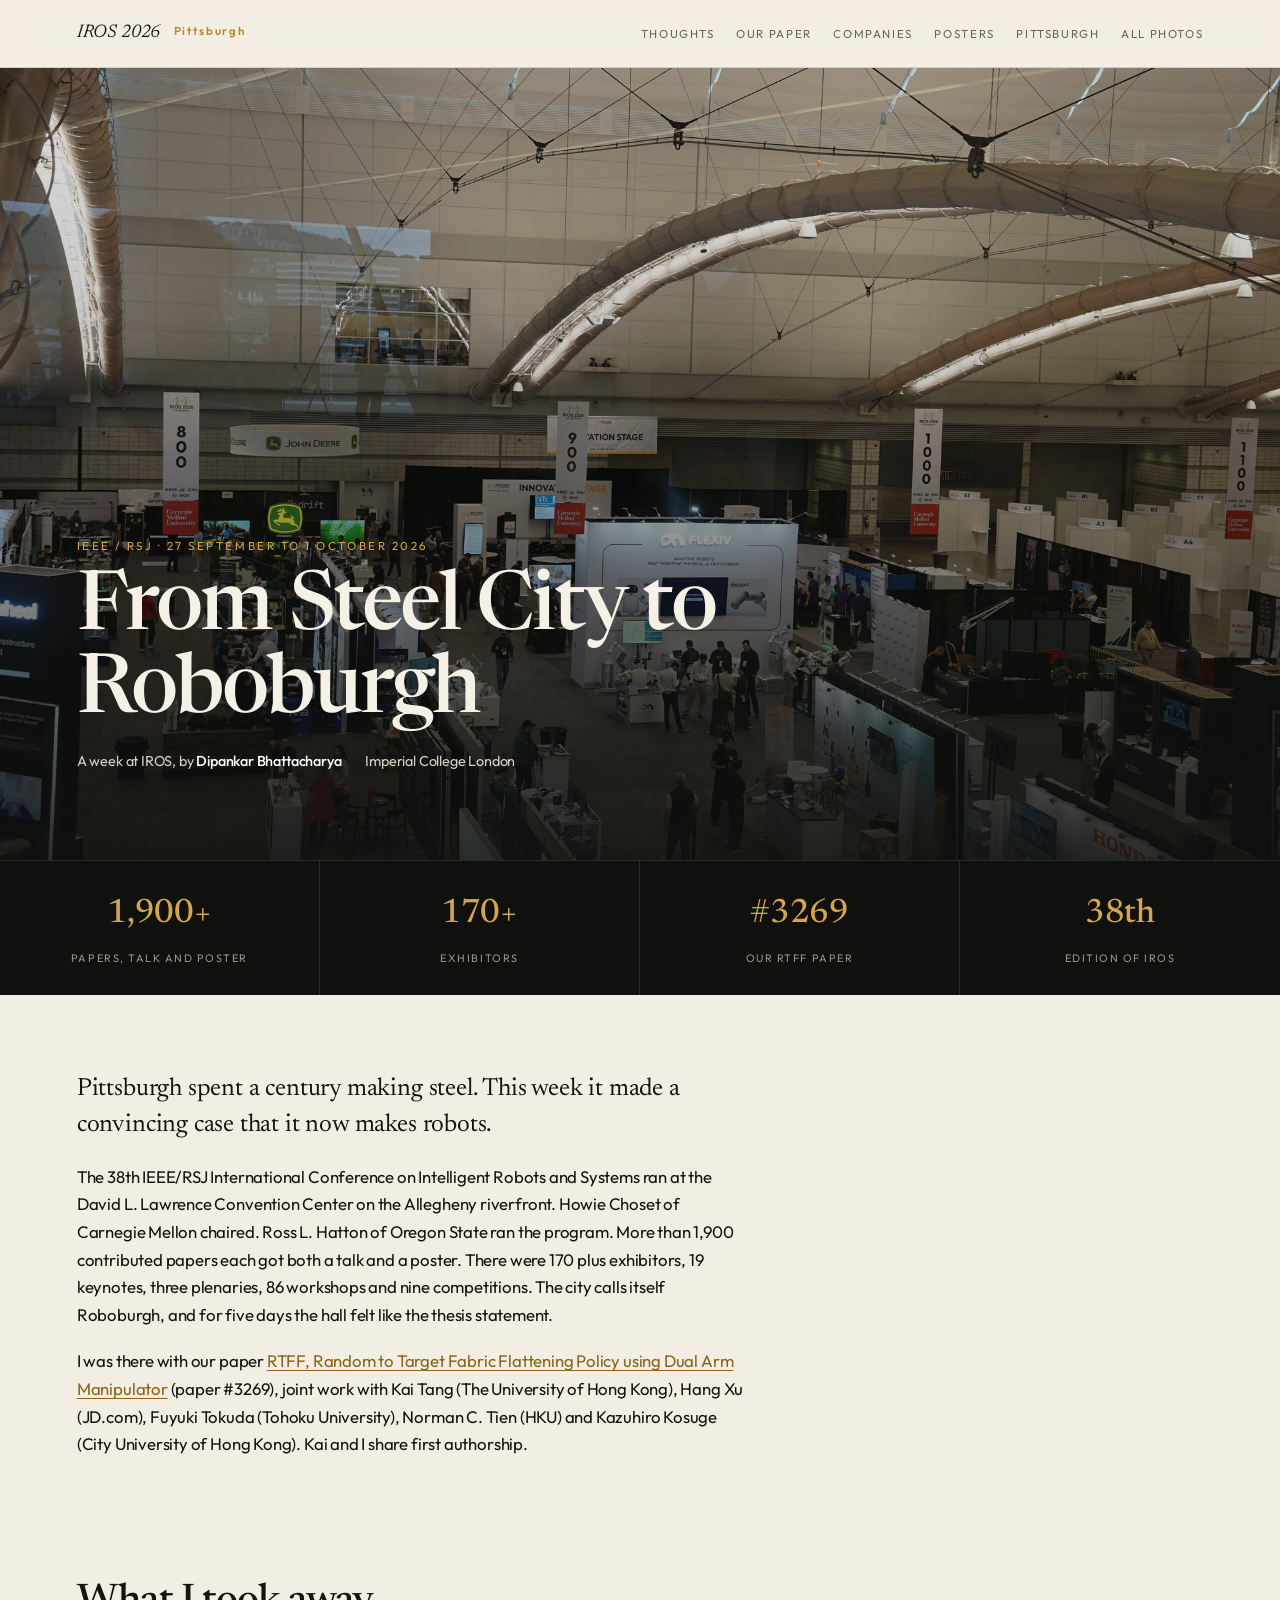
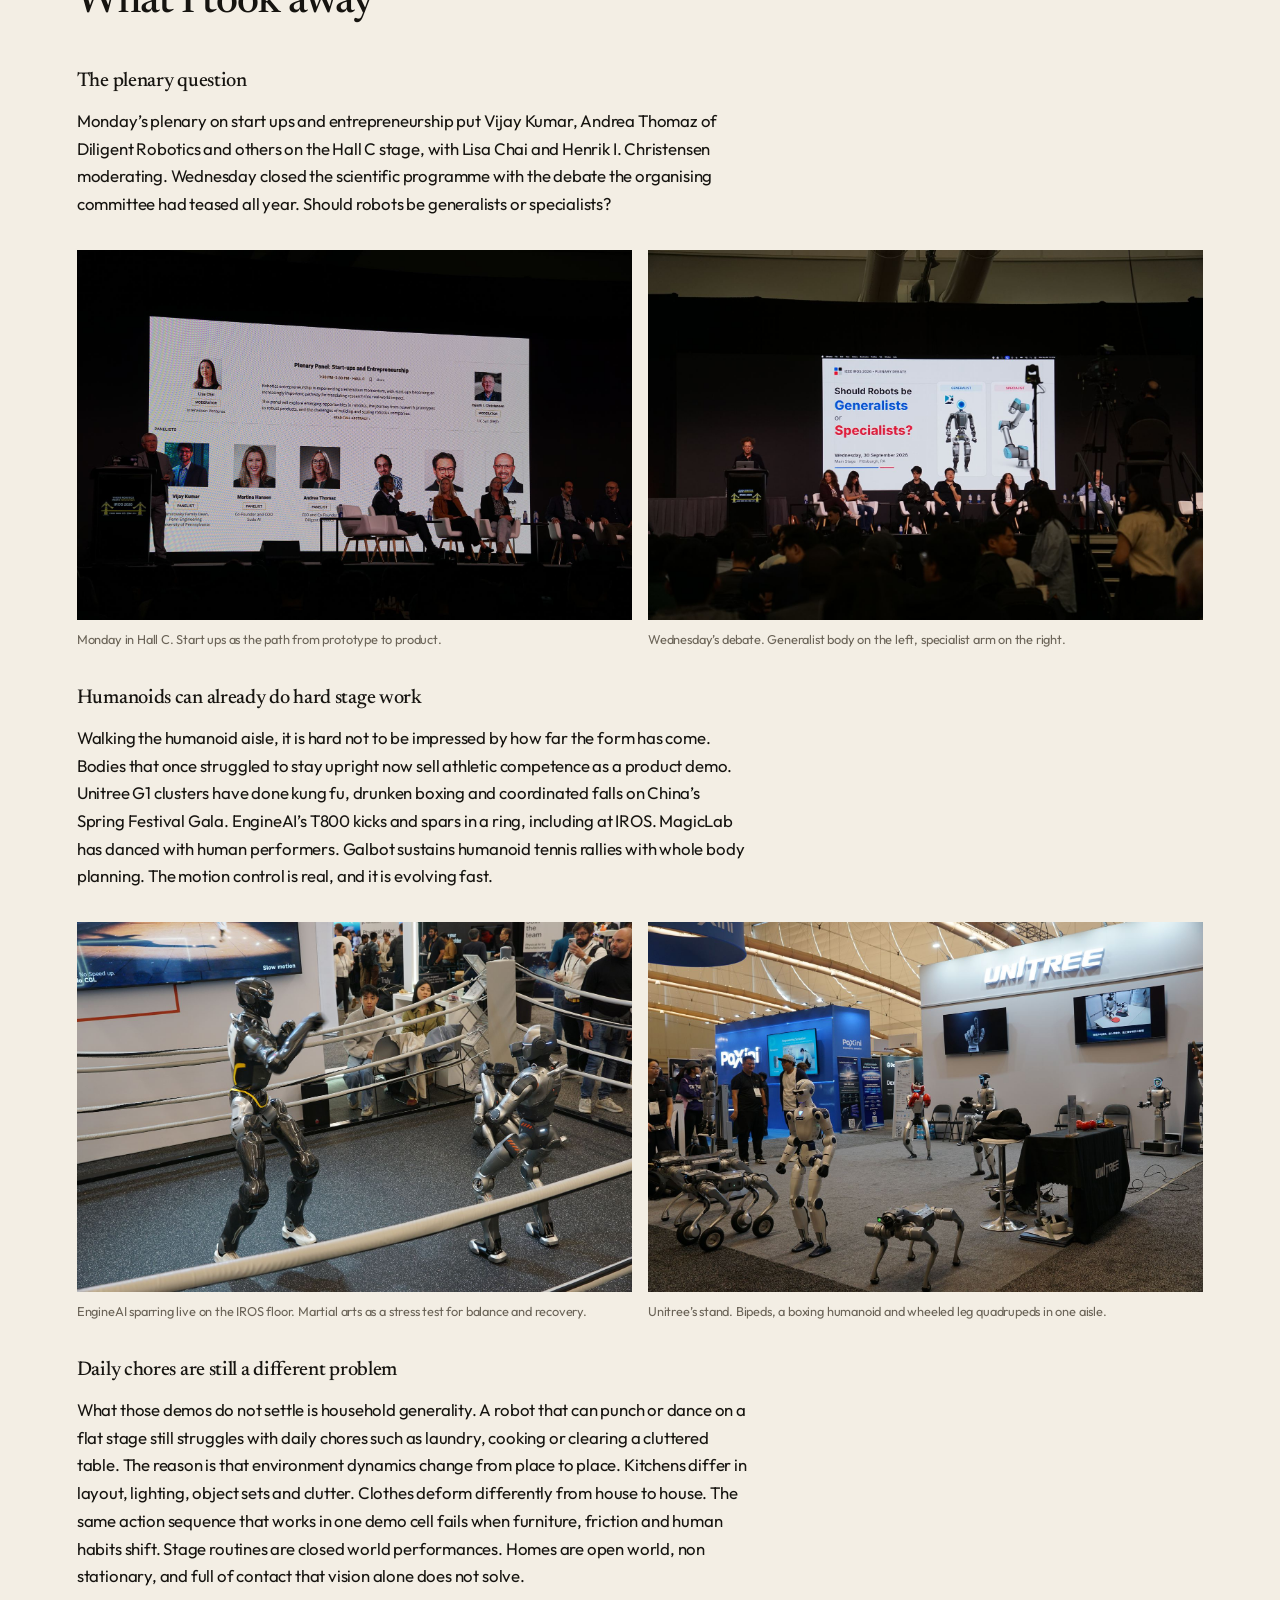
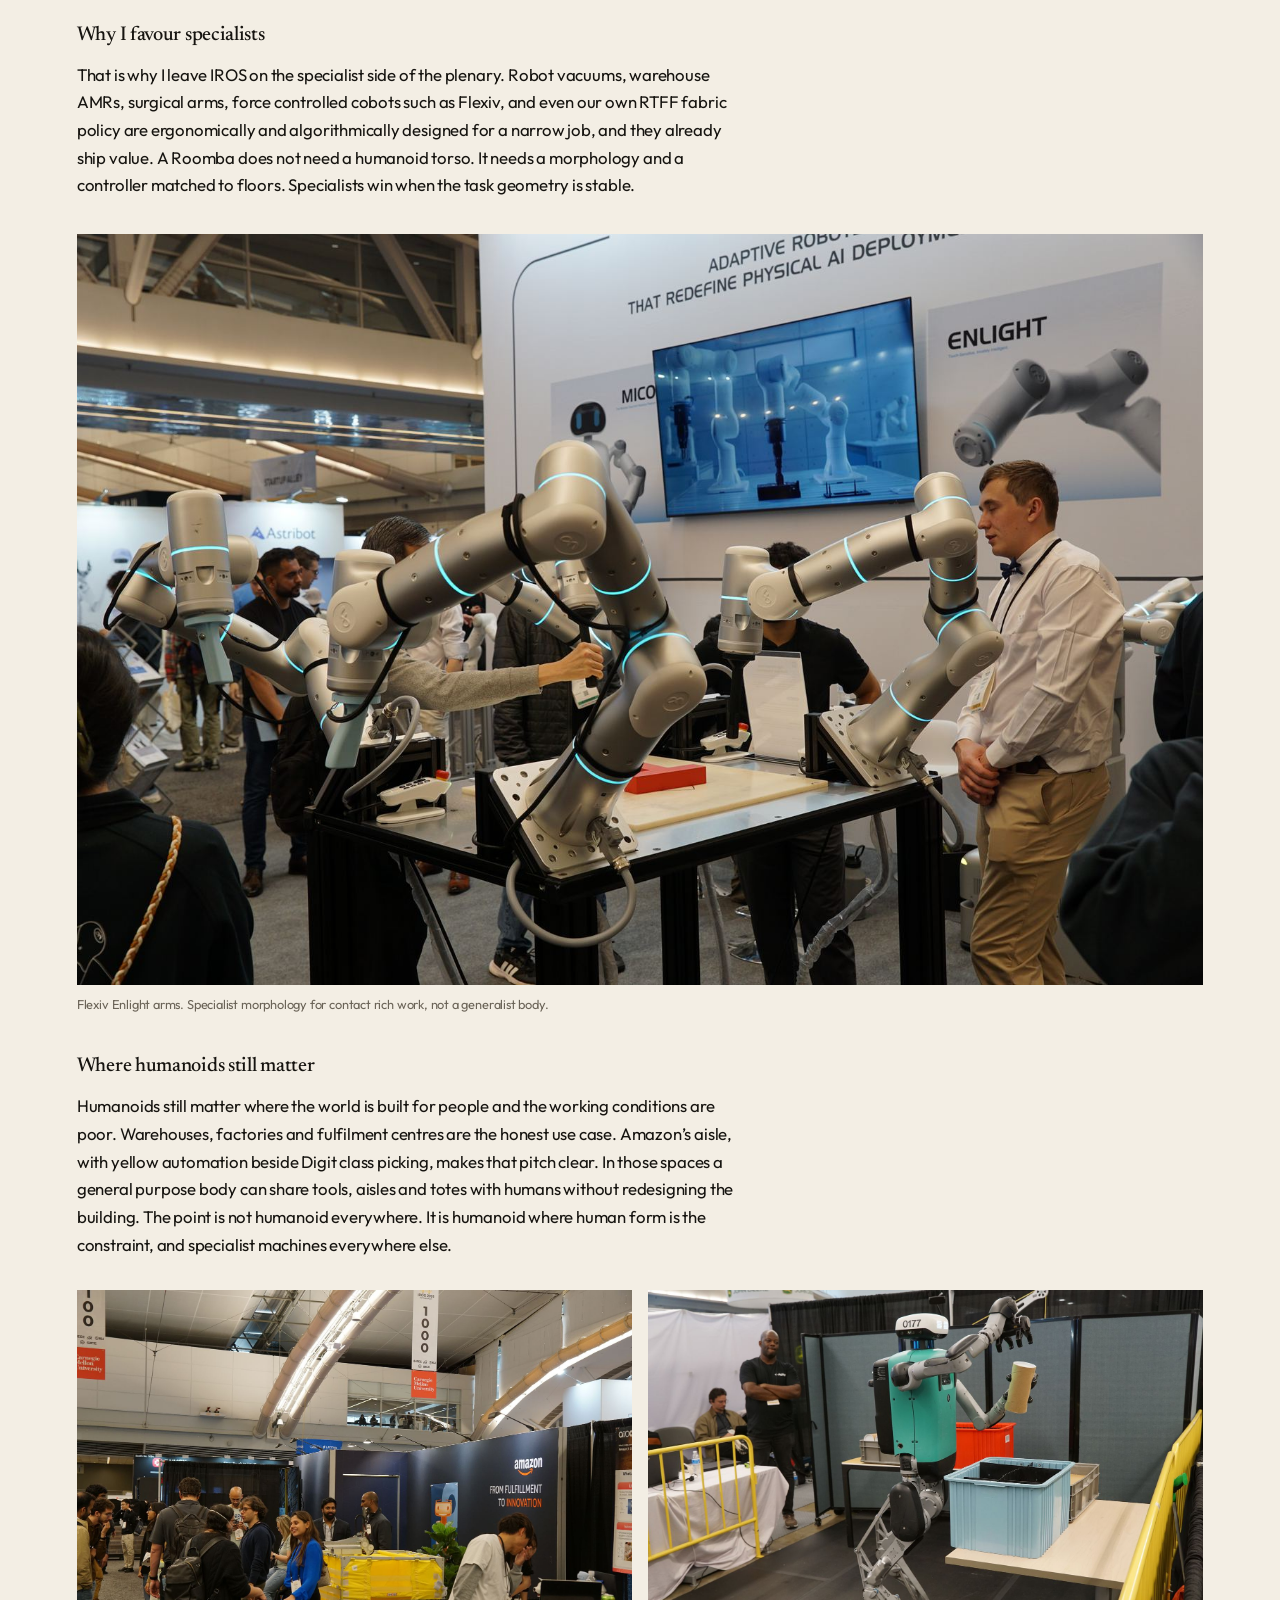
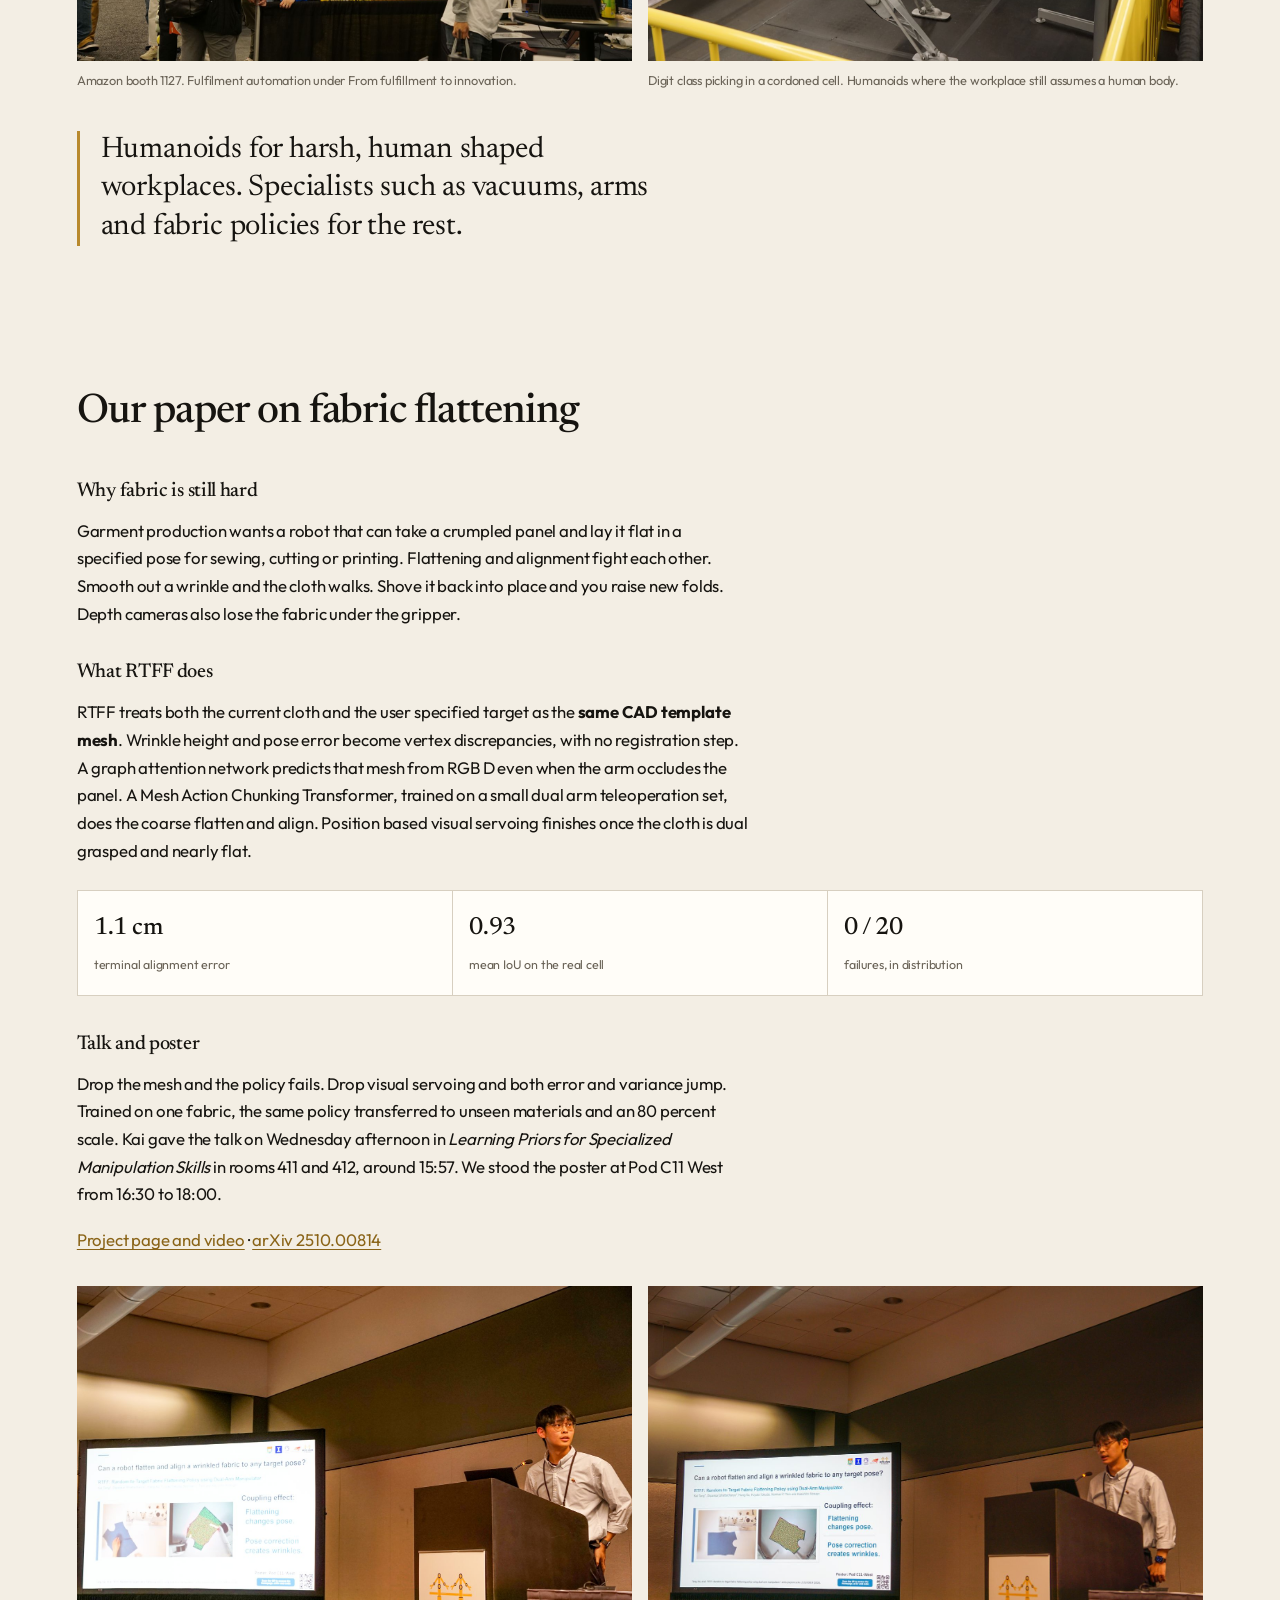
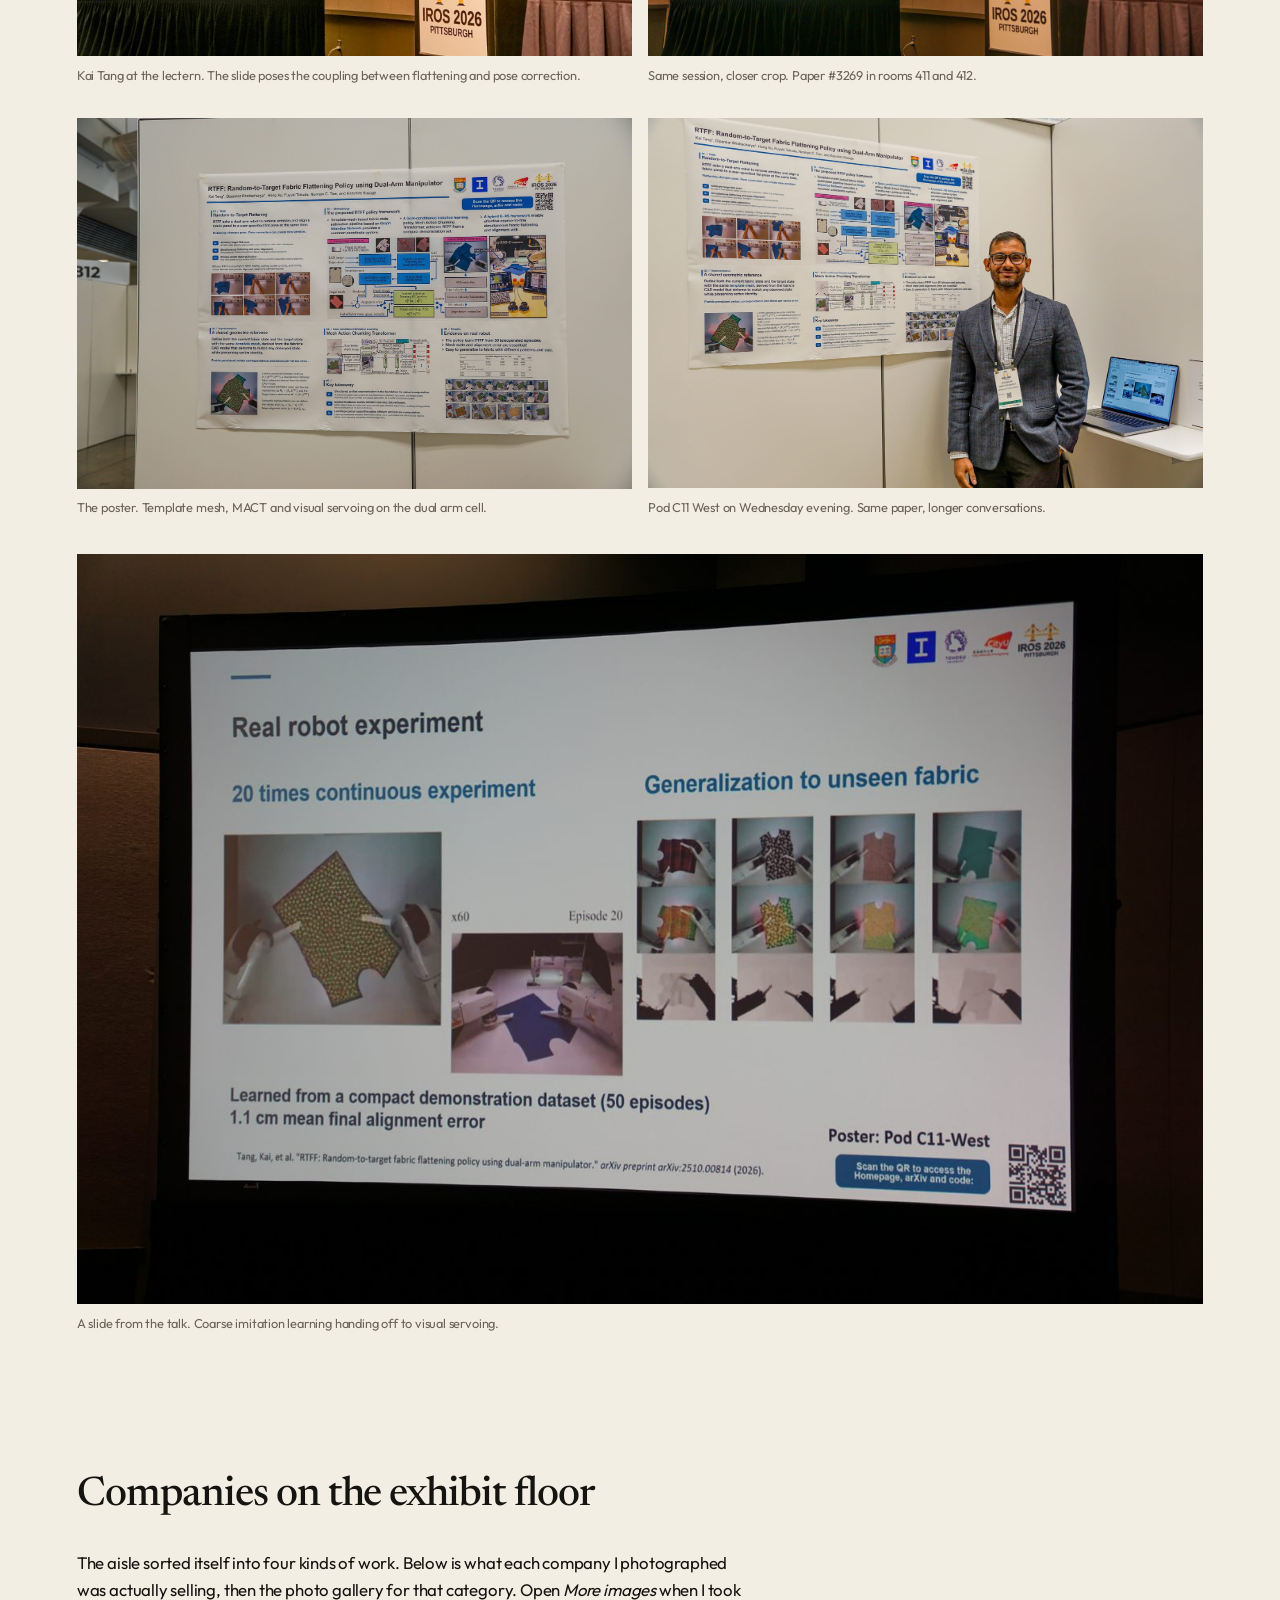
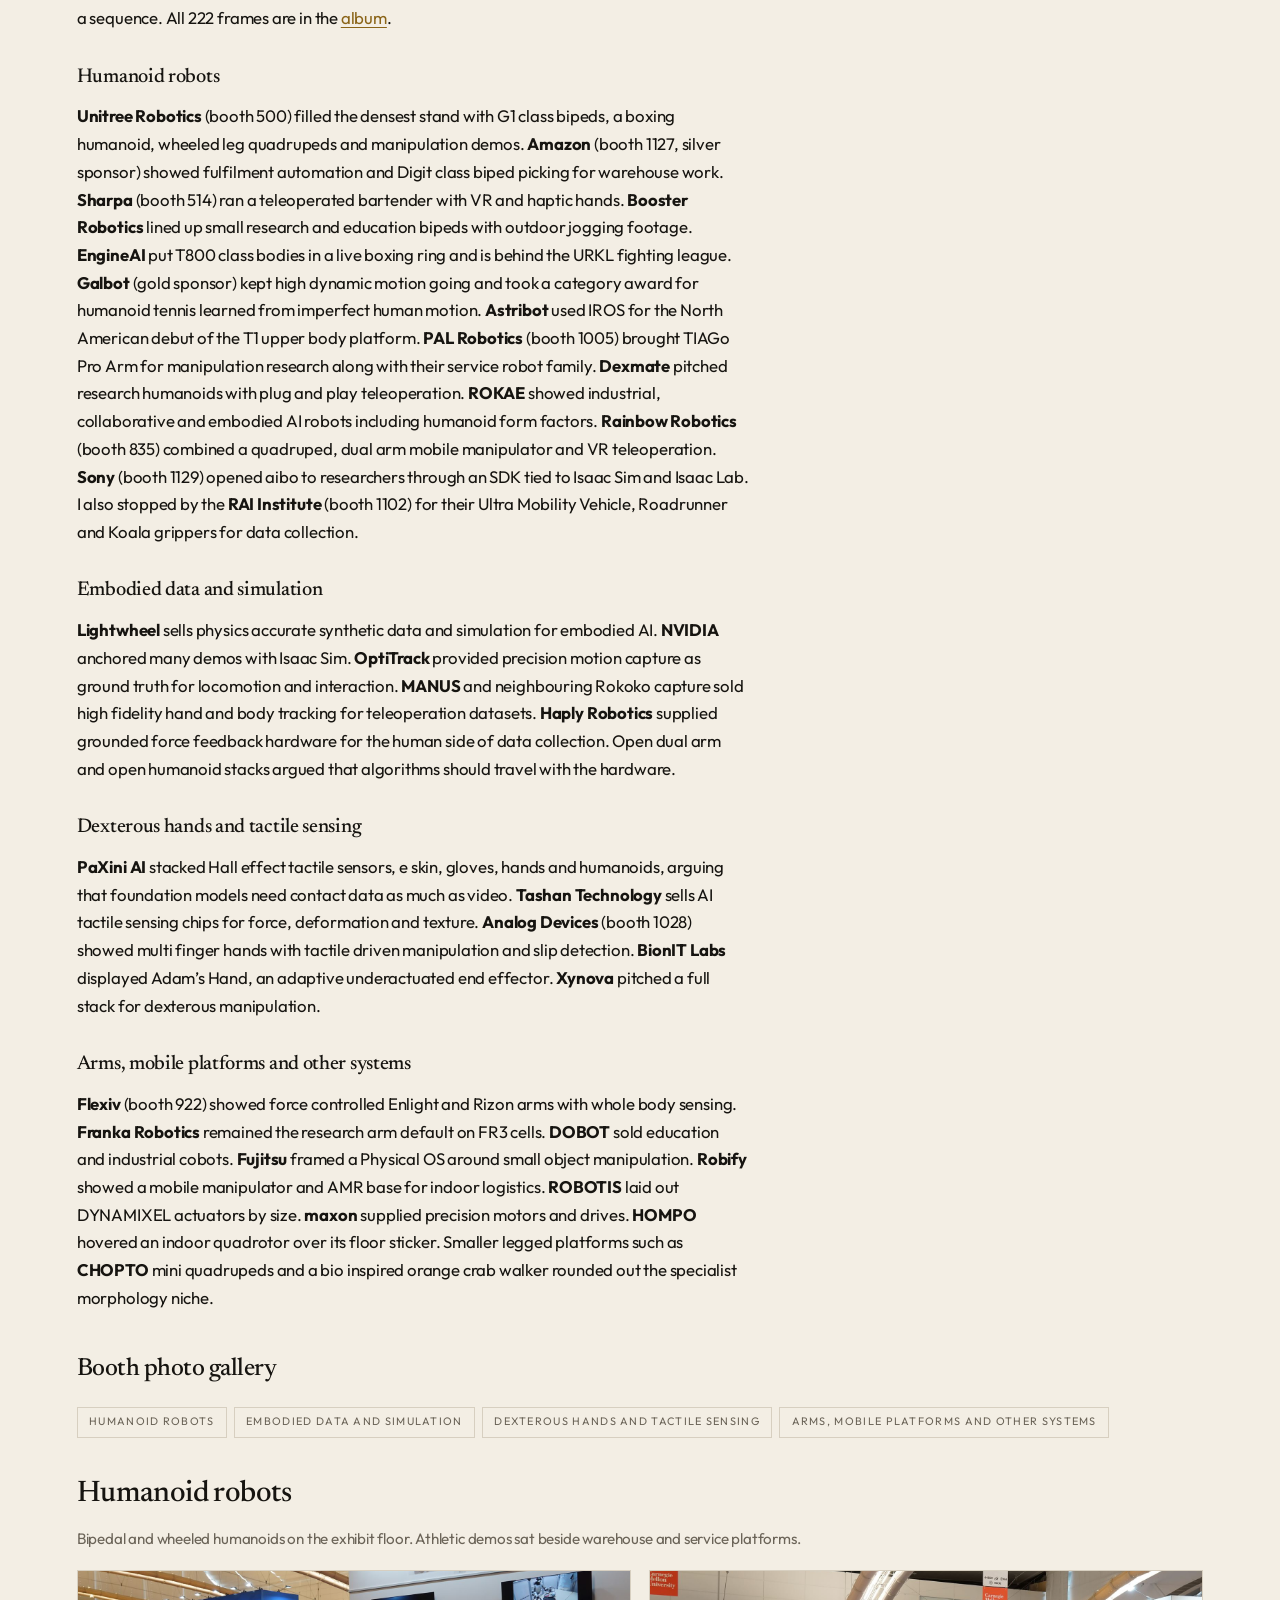
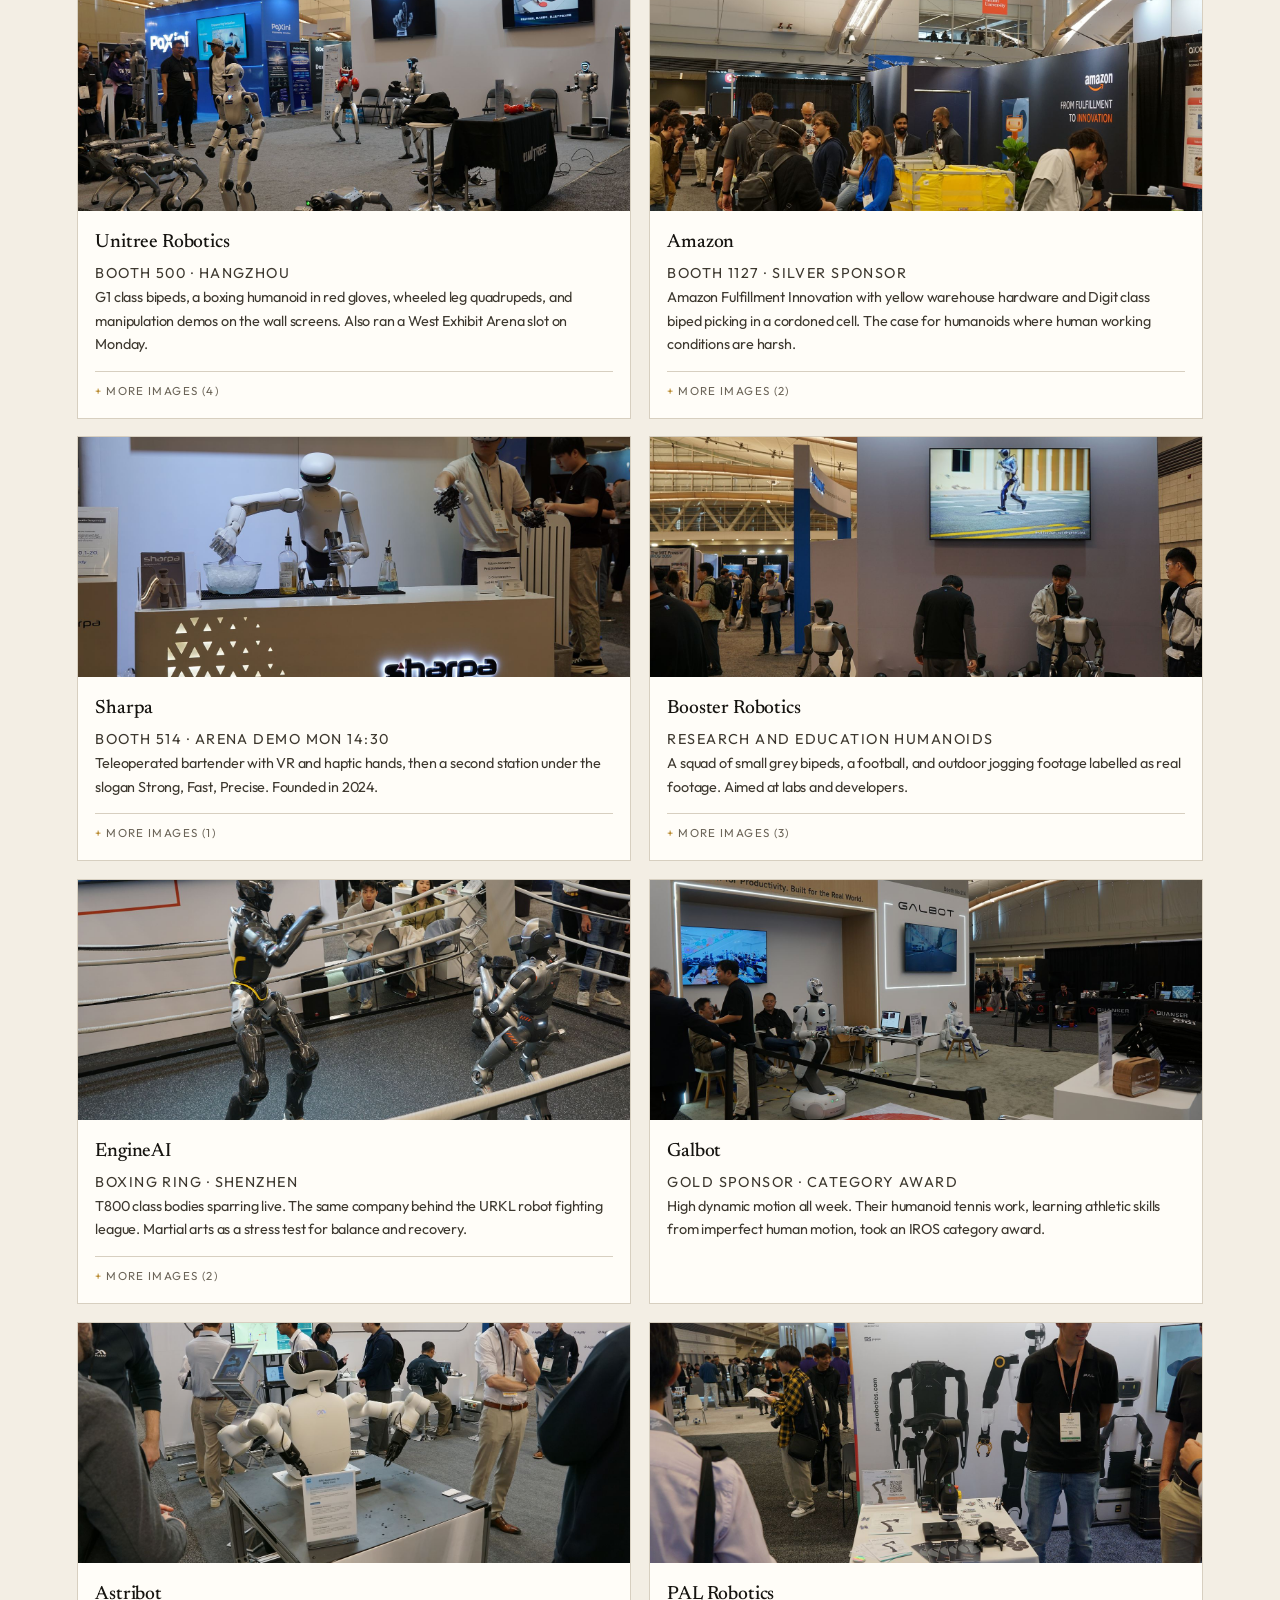
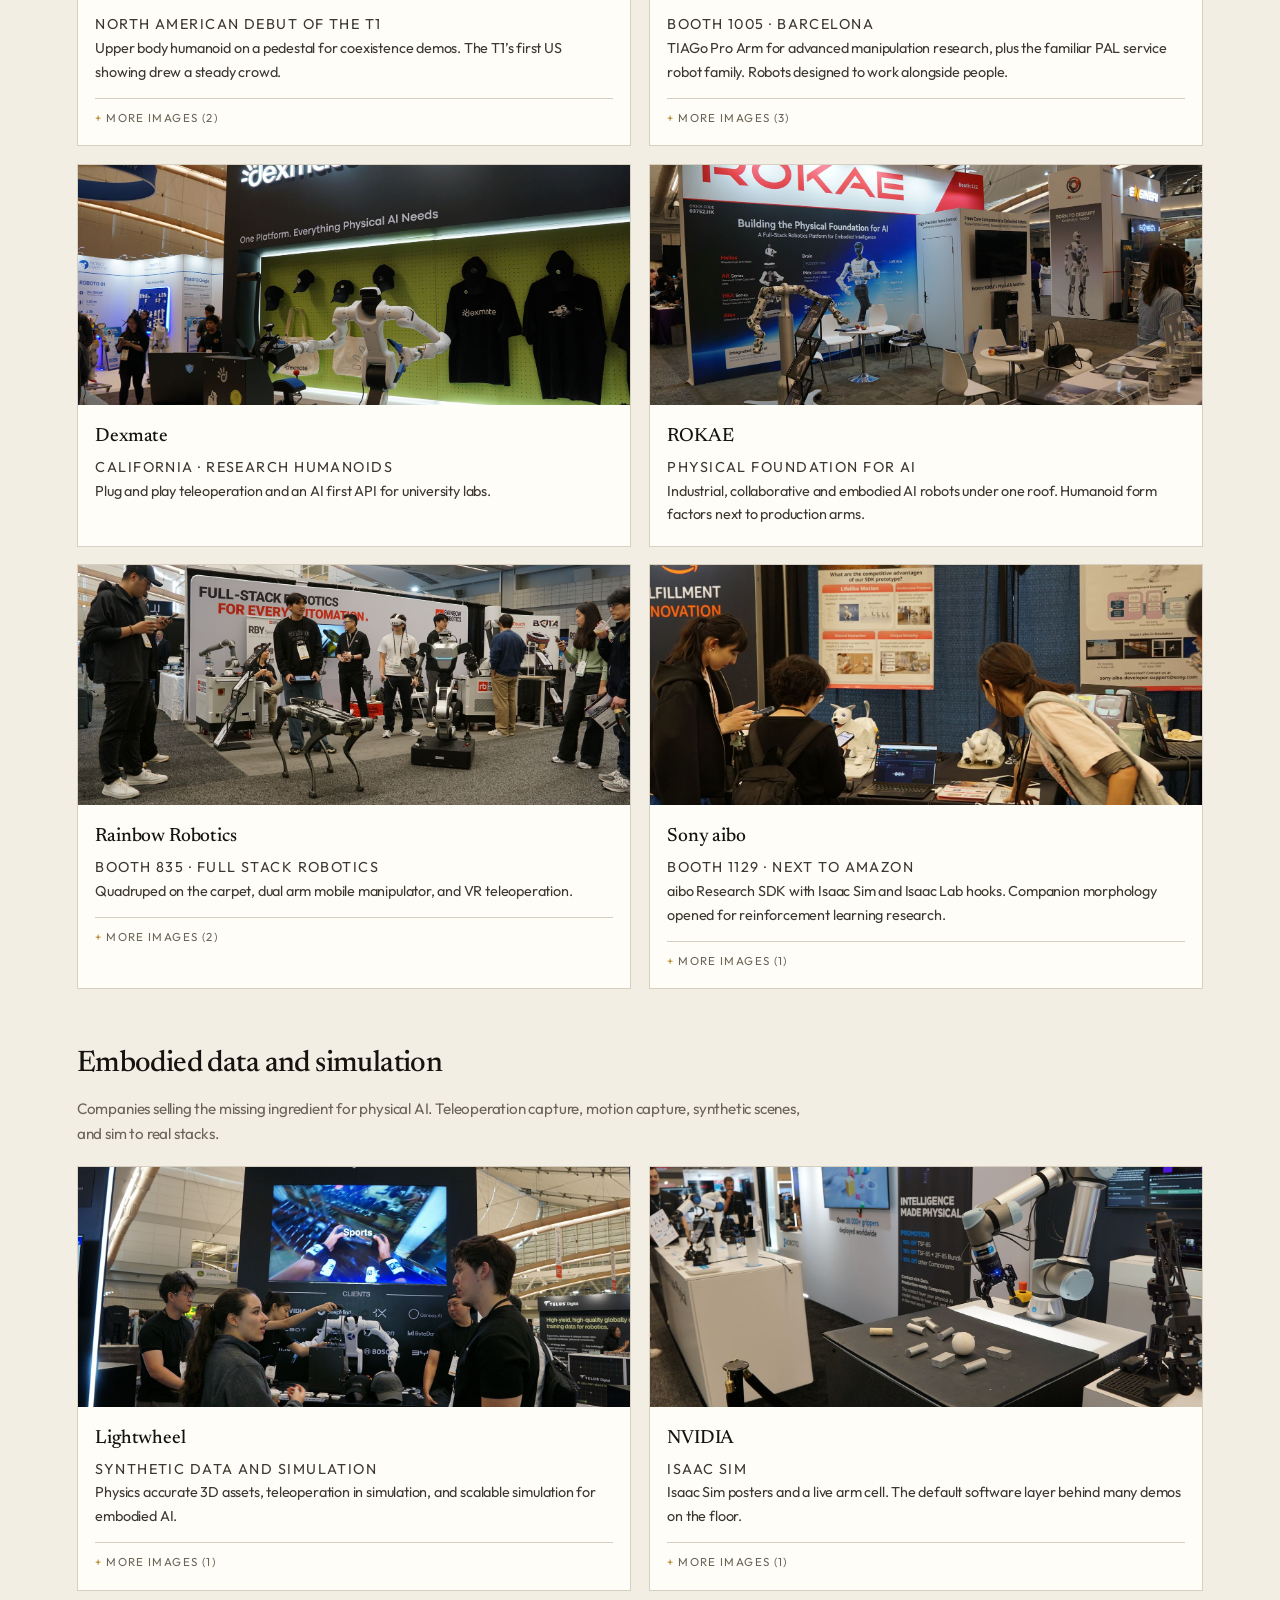
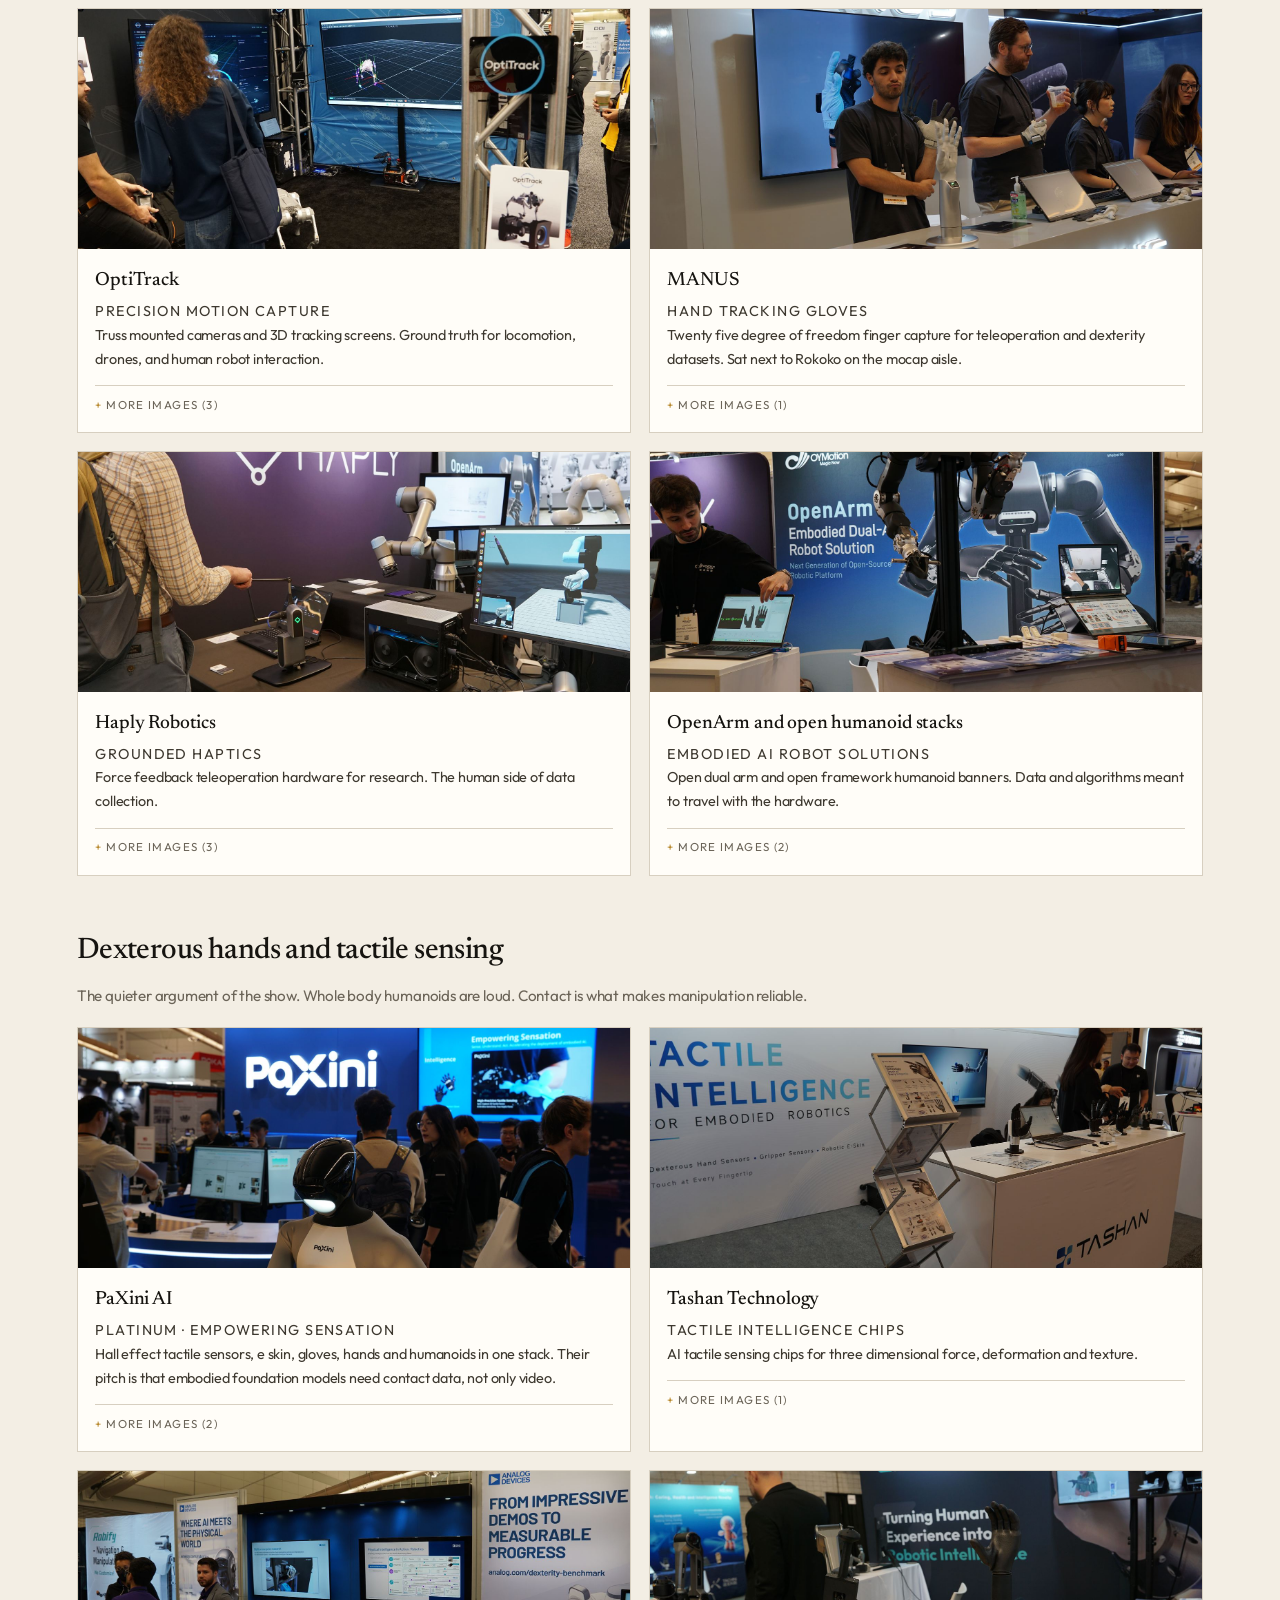
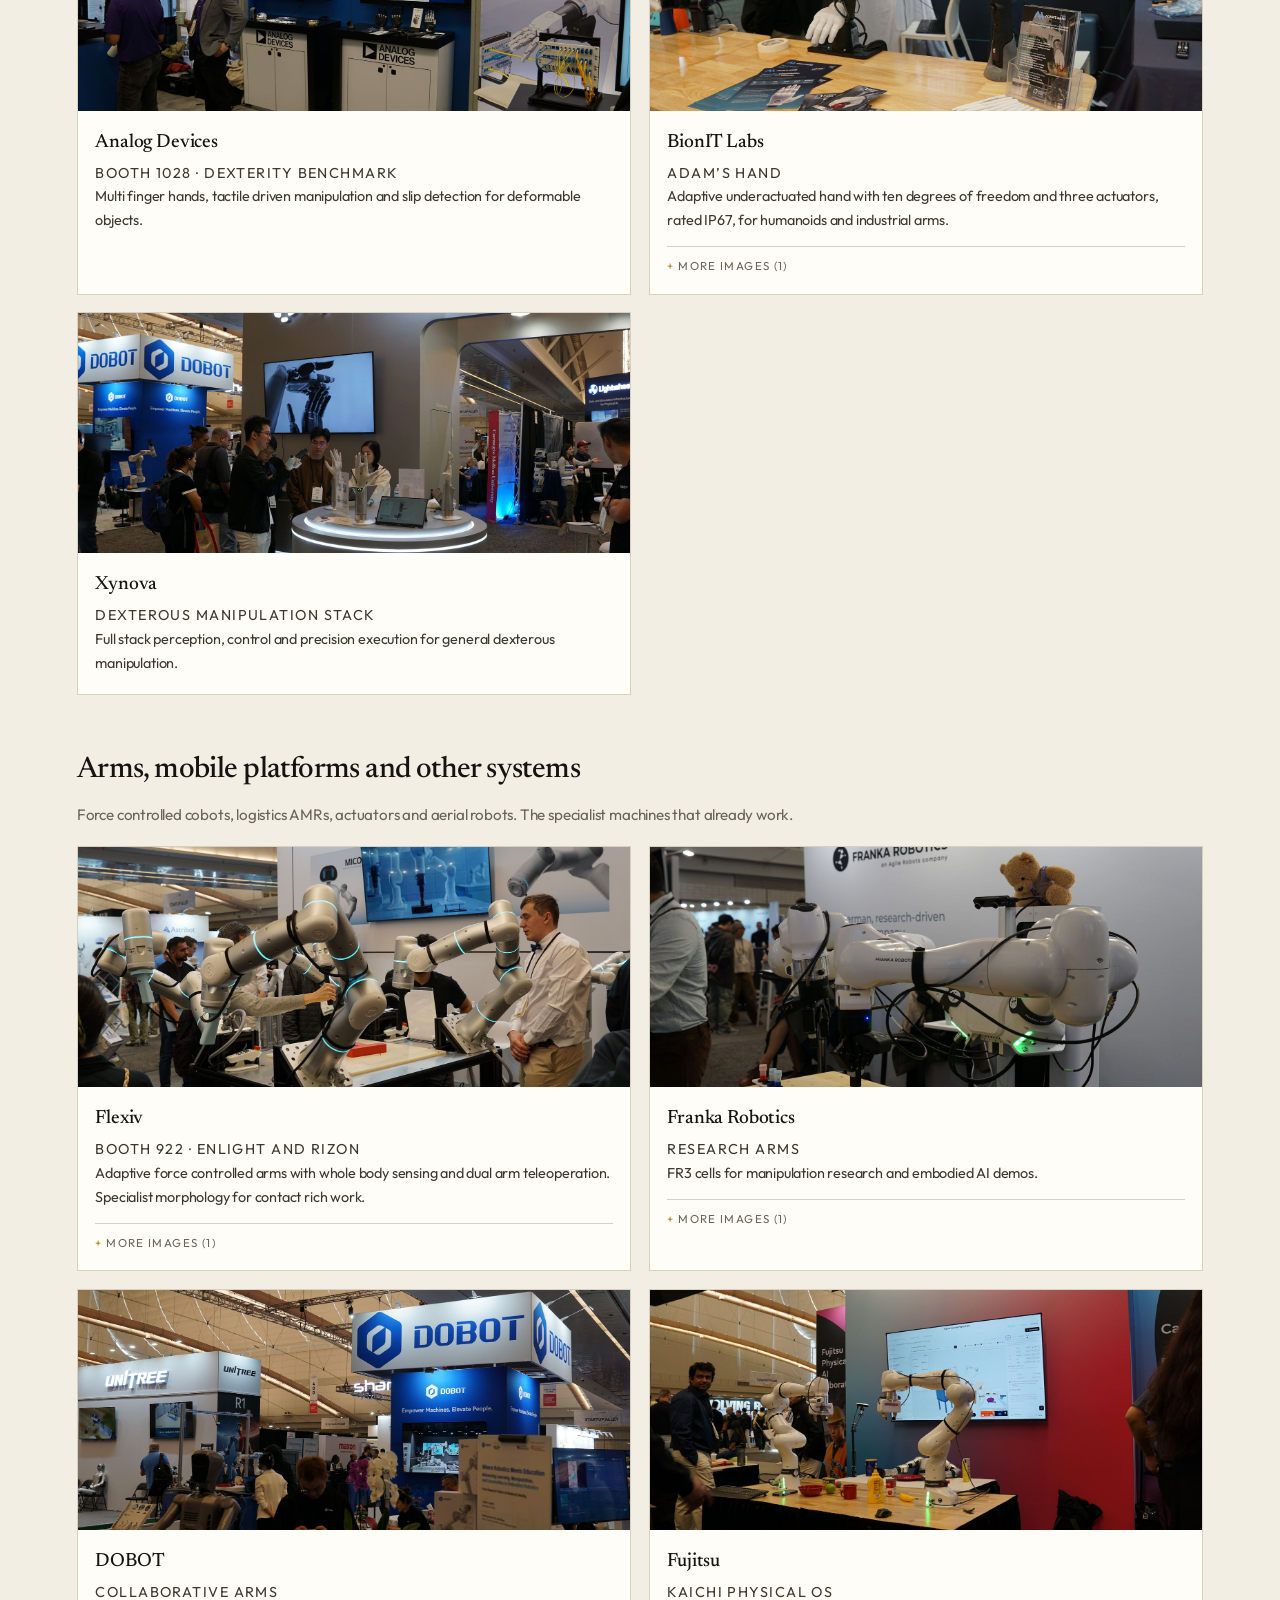
==== index.html @ 6fc314c4 "Publish IROS 2026 Pittsburgh photo essay for GitHub Pages." ====
<!DOCTYPE html>
<html lang="en">
<head>
  <meta charset="utf-8">
  <meta name="viewport" content="width=device-width, initial-scale=1">
  <title>From Steel City to Roboburgh · IROS 2026 Pittsburgh</title>
  <meta name="description" content="Notes from IROS 2026 on specialists versus humanoids, our RTFF paper, and the companies on the exhibit floor.">
  <meta name="author" content="Dipankar Bhattacharya">
  <meta property="og:title" content="From Steel City to Roboburgh · IROS 2026">
  <meta property="og:description" content="Notes from the IEEE/RSJ International Conference on Intelligent Robots and Systems, Pittsburgh, 27 Sep to 1 Oct 2026.">
  <meta property="og:image" content="images/hero-hall.jpg">
  <link rel="preconnect" href="https://fonts.googleapis.com">
  <link rel="preconnect" href="https://fonts.gstatic.com" crossorigin>
  <link href="https://fonts.googleapis.com/css2?family=IBM+Plex+Mono:wght@400;500&family=Newsreader:ital,opsz,wght@0,6..72,400;0,6..72,500;1,6..72,400&family=Outfit:wght@400;500;600&display=swap" rel="stylesheet">
  <link rel="stylesheet" href="styles.css">
</head>
<body>
  <a class="skip" href="#main">Skip to content</a>
  <header class="mast">
    <a class="wordmark" href="index.html">IROS 2026 <span>Pittsburgh</span></a>
    <nav>
      <a href="#thoughts">Thoughts</a>
      <a href="#paper">Our paper</a>
      <a href="#companies">Companies</a>
      <a href="#posters">Posters</a>
      <a href="#city">Pittsburgh</a>
      <a href="gallery.html">All photos</a>
    </nav>
  </header>

  <header class="hero">
    <img src="images/hero-hall.jpg" alt="Overhead view of the IROS 2026 exhibit hall.">
    <div class="hero-copy">
      <p class="kicker">IEEE / RSJ · 27 September to 1 October 2026</p>
      <h1>From Steel City to Roboburgh</h1>
      <p class="hero-meta">
        <span>A week at IROS, by <strong>Dipankar Bhattacharya</strong></span>
        <span>Imperial College London</span>
      </p>
    </div>
  </header>

  <div class="stats" aria-label="Conference at a glance">
    <div><b>1,900+</b><span>papers, talk and poster</span></div>
    <div><b>170+</b><span>exhibitors</span></div>
    <div><b>#3269</b><span>our RTFF paper</span></div>
    <div><b>38th</b><span>edition of IROS</span></div>
  </div>

  <main id="main" class="wrap">

    <section class="section prose">
      <p class="lede">Pittsburgh spent a century making steel. This week it made a convincing case that it now makes robots.</p>
      <p>The 38th IEEE/RSJ International Conference on Intelligent Robots and Systems ran at the David L. Lawrence Convention Center on the Allegheny riverfront. Howie Choset of Carnegie Mellon chaired. Ross L. Hatton of Oregon State ran the program. More than 1,900 contributed papers each got both a talk and a poster. There were 170 plus exhibitors, 19 keynotes, three plenaries, 86 workshops and nine competitions. The city calls itself Roboburgh, and for five days the hall felt like the thesis statement.</p>
      <p>I was there with our paper <a href="https://kaitang98.github.io/RTFF_Policy/">RTFF, Random to Target Fabric Flattening Policy using Dual Arm Manipulator</a> (paper #3269), joint work with Kai Tang (The University of Hong Kong), Hang Xu (JD.com), Fuyuki Tokuda (Tohoku University), Norman C. Tien (HKU) and Kazuhiro Kosuge (City University of Hong Kong). Kai and I share first authorship.</p>
    </section>

    <section class="section" id="thoughts">
      <div class="prose">
        <h2>What I took away</h2>

        <h3>The plenary question</h3>
        <p>Monday’s plenary on start ups and entrepreneurship put Vijay Kumar, Andrea Thomaz of Diligent Robotics and others on the Hall C stage, with Lisa Chai and Henrik I. Christensen moderating. Wednesday closed the scientific programme with the debate the organising committee had teased all year. Should robots be generalists or specialists?</p>
      </div>

      <div class="pair">
        <figure>
          <img src="images/startups.jpg" alt="Plenary panel on start ups and entrepreneurship in Hall C.">
          <figcaption>Monday in Hall C. Start ups as the path from prototype to product.</figcaption>
        </figure>
        <figure>
          <img src="images/debate.jpg" alt="Plenary debate slide on generalists or specialists.">
          <figcaption>Wednesday’s debate. Generalist body on the left, specialist arm on the right.</figcaption>
        </figure>
      </div>

      <div class="prose">
        <h3>Humanoids can already do hard stage work</h3>
        <p>Walking the humanoid aisle, it is hard not to be impressed by how far the form has come. Bodies that once struggled to stay upright now sell athletic competence as a product demo. Unitree G1 clusters have done kung fu, drunken boxing and coordinated falls on China’s Spring Festival Gala. EngineAI’s T800 kicks and spars in a ring, including at IROS. MagicLab has danced with human performers. Galbot sustains humanoid tennis rallies with whole body planning. The motion control is real, and it is evolving fast.</p>
      </div>

      <div class="pair">
        <figure>
          <img src="images/booth-engineai.jpg" alt="EngineAI humanoids boxing in a ring on the exhibit floor.">
          <figcaption>EngineAI sparring live on the IROS floor. Martial arts as a stress test for balance and recovery.</figcaption>
        </figure>
        <figure>
          <img src="images/booth-unitree.jpg" alt="Unitree booth with humanoids and quadrupeds.">
          <figcaption>Unitree’s stand. Bipeds, a boxing humanoid and wheeled leg quadrupeds in one aisle.</figcaption>
        </figure>
      </div>

      <div class="prose">
        <h3>Daily chores are still a different problem</h3>
        <p>What those demos do not settle is household generality. A robot that can punch or dance on a flat stage still struggles with daily chores such as laundry, cooking or clearing a cluttered table. The reason is that environment dynamics change from place to place. Kitchens differ in layout, lighting, object sets and clutter. Clothes deform differently from house to house. The same action sequence that works in one demo cell fails when furniture, friction and human habits shift. Stage routines are closed world performances. Homes are open world, non stationary, and full of contact that vision alone does not solve.</p>

        <h3>Why I favour specialists</h3>
        <p>That is why I leave IROS on the specialist side of the plenary. Robot vacuums, warehouse AMRs, surgical arms, force controlled cobots such as Flexiv, and even our own RTFF fabric policy are ergonomically and algorithmically designed for a narrow job, and they already ship value. A Roomba does not need a humanoid torso. It needs a morphology and a controller matched to floors. Specialists win when the task geometry is stable.</p>
      </div>

      <figure>
        <img src="images/booth-flexiv.jpg" alt="Flexiv Enlight force controlled robot arms.">
        <figcaption>Flexiv Enlight arms. Specialist morphology for contact rich work, not a generalist body.</figcaption>
      </figure>

      <div class="prose">
        <h3>Where humanoids still matter</h3>
        <p>Humanoids still matter where the world is built for people and the working conditions are poor. Warehouses, factories and fulfilment centres are the honest use case. Amazon’s aisle, with yellow automation beside Digit class picking, makes that pitch clear. In those spaces a general purpose body can share tools, aisles and totes with humans without redesigning the building. The point is not humanoid everywhere. It is humanoid where human form is the constraint, and specialist machines everywhere else.</p>
      </div>

      <div class="pair">
        <figure>
          <img src="images/booth-amazon.jpg" alt="Amazon Fulfillment Innovation booth.">
          <figcaption>Amazon booth 1127. Fulfilment automation under From fulfillment to innovation.</figcaption>
        </figure>
        <figure>
          <img src="images/booth-digit.jpg" alt="Digit class biped picking into a bin.">
          <figcaption>Digit class picking in a cordoned cell. Humanoids where the workplace still assumes a human body.</figcaption>
        </figure>
      </div>

      <blockquote class="pull">Humanoids for harsh, human shaped workplaces. Specialists such as vacuums, arms and fabric policies for the rest.</blockquote>
    </section>

    <section class="section" id="paper">
      <div class="prose">
        <h2>Our paper on fabric flattening</h2>

        <h3>Why fabric is still hard</h3>
        <p>Garment production wants a robot that can take a crumpled panel and lay it flat in a specified pose for sewing, cutting or printing. Flattening and alignment fight each other. Smooth out a wrinkle and the cloth walks. Shove it back into place and you raise new folds. Depth cameras also lose the fabric under the gripper.</p>

        <h3>What RTFF does</h3>
        <p>RTFF treats both the current cloth and the user specified target as the <strong>same CAD template mesh</strong>. Wrinkle height and pose error become vertex discrepancies, with no registration step. A graph attention network predicts that mesh from RGB D even when the arm occludes the panel. A Mesh Action Chunking Transformer, trained on a small dual arm teleoperation set, does the coarse flatten and align. Position based visual servoing finishes once the cloth is dual grasped and nearly flat.</p>
      </div>

      <div class="metrics">
        <div><b>1.1 cm</b><span>terminal alignment error</span></div>
        <div><b>0.93</b><span>mean IoU on the real cell</span></div>
        <div><b>0 / 20</b><span>failures, in distribution</span></div>
      </div>

      <div class="prose">
        <h3>Talk and poster</h3>
        <p>Drop the mesh and the policy fails. Drop visual servoing and both error and variance jump. Trained on one fabric, the same policy transferred to unseen materials and an 80 percent scale. Kai gave the talk on Wednesday afternoon in <em>Learning Priors for Specialized Manipulation Skills</em> in rooms 411 and 412, around 15:57. We stood the poster at Pod C11 West from 16:30 to 18:00.</p>
        <p><a href="https://kaitang98.github.io/RTFF_Policy/">Project page and video</a> · <a href="https://arxiv.org/abs/2510.00814">arXiv 2510.00814</a></p>
      </div>

      <div class="pair">
        <figure>
          <img src="images/talk-wide.jpg" alt="Kai Tang presenting RTFF at a lectern.">
          <figcaption>Kai Tang at the lectern. The slide poses the coupling between flattening and pose correction.</figcaption>
        </figure>
        <figure>
          <img src="images/talk-kai.jpg" alt="Closer view of Kai Tang presenting the RTFF talk.">
          <figcaption>Same session, closer crop. Paper #3269 in rooms 411 and 412.</figcaption>
        </figure>
      </div>
      <div class="pair">
        <figure>
          <img src="images/poster-full.jpg" alt="The full RTFF conference poster on the board.">
          <figcaption>The poster. Template mesh, MACT and visual servoing on the dual arm cell.</figcaption>
        </figure>
        <figure>
          <img src="images/poster-dipankar.jpg" alt="Dipankar Bhattacharya standing beside the RTFF poster.">
          <figcaption>Pod C11 West on Wednesday evening. Same paper, longer conversations.</figcaption>
        </figure>
      </div>
      <figure>
        <img src="images/talk-slide.jpg" alt="RTFF presentation slide on screen.">
        <figcaption>A slide from the talk. Coarse imitation learning handing off to visual servoing.</figcaption>
      </figure>
    </section>

    <section class="section" id="companies">
      <div class="prose">
        <h2>Companies on the exhibit floor</h2>
        <p>The aisle sorted itself into four kinds of work. Below is what each company I photographed was actually selling, then the photo gallery for that category. Open <em>More images</em> when I took a sequence. All 222 frames are in the <a href="gallery.html">album</a>.</p>

        <h3>Humanoid robots</h3>
        <p><strong>Unitree Robotics</strong> (booth 500) filled the densest stand with G1 class bipeds, a boxing humanoid, wheeled leg quadrupeds and manipulation demos. <strong>Amazon</strong> (booth 1127, silver sponsor) showed fulfilment automation and Digit class biped picking for warehouse work. <strong>Sharpa</strong> (booth 514) ran a teleoperated bartender with VR and haptic hands. <strong>Booster Robotics</strong> lined up small research and education bipeds with outdoor jogging footage. <strong>EngineAI</strong> put T800 class bodies in a live boxing ring and is behind the URKL fighting league. <strong>Galbot</strong> (gold sponsor) kept high dynamic motion going and took a category award for humanoid tennis learned from imperfect human motion. <strong>Astribot</strong> used IROS for the North American debut of the T1 upper body platform. <strong>PAL Robotics</strong> (booth 1005) brought TIAGo Pro Arm for manipulation research along with their service robot family. <strong>Dexmate</strong> pitched research humanoids with plug and play teleoperation. <strong>ROKAE</strong> showed industrial, collaborative and embodied AI robots including humanoid form factors. <strong>Rainbow Robotics</strong> (booth 835) combined a quadruped, dual arm mobile manipulator and VR teleoperation. <strong>Sony</strong> (booth 1129) opened aibo to researchers through an SDK tied to Isaac Sim and Isaac Lab. I also stopped by the <strong>RAI Institute</strong> (booth 1102) for their Ultra Mobility Vehicle, Roadrunner and Koala grippers for data collection.</p>

        <h3>Embodied data and simulation</h3>
        <p><strong>Lightwheel</strong> sells physics accurate synthetic data and simulation for embodied AI. <strong>NVIDIA</strong> anchored many demos with Isaac Sim. <strong>OptiTrack</strong> provided precision motion capture as ground truth for locomotion and interaction. <strong>MANUS</strong> and neighbouring Rokoko capture sold high fidelity hand and body tracking for teleoperation datasets. <strong>Haply Robotics</strong> supplied grounded force feedback hardware for the human side of data collection. Open dual arm and open humanoid stacks argued that algorithms should travel with the hardware.</p>

        <h3>Dexterous hands and tactile sensing</h3>
        <p><strong>PaXini AI</strong> stacked Hall effect tactile sensors, e skin, gloves, hands and humanoids, arguing that foundation models need contact data as much as video. <strong>Tashan Technology</strong> sells AI tactile sensing chips for force, deformation and texture. <strong>Analog Devices</strong> (booth 1028) showed multi finger hands with tactile driven manipulation and slip detection. <strong>BionIT Labs</strong> displayed Adam’s Hand, an adaptive underactuated end effector. <strong>Xynova</strong> pitched a full stack for dexterous manipulation.</p>

        <h3>Arms, mobile platforms and other systems</h3>
        <p><strong>Flexiv</strong> (booth 922) showed force controlled Enlight and Rizon arms with whole body sensing. <strong>Franka Robotics</strong> remained the research arm default on FR3 cells. <strong>DOBOT</strong> sold education and industrial cobots. <strong>Fujitsu</strong> framed a Physical OS around small object manipulation. <strong>Robify</strong> showed a mobile manipulator and AMR base for indoor logistics. <strong>ROBOTIS</strong> laid out DYNAMIXEL actuators by size. <strong>maxon</strong> supplied precision motors and drives. <strong>HOMPO</strong> hovered an indoor quadrotor over its floor sticker. Smaller legged platforms such as <strong>CHOPTO</strong> mini quadrupeds and a bio inspired orange crab walker rounded out the specialist morphology niche.</p>
      </div>

      <h3 class="photo-sub">Booth photo gallery</h3>
      <nav class="floor-jump" id="floor-jump"></nav>
      <div id="booth-catalog"></div>
      <p class="also-note" id="also-visited"></p>
    </section>

    <section class="section" id="posters">
      <div class="prose">
        <h2>Posters that caught my eye</h2>
        <p>Every paper also stood as a poster, so the hall was a second conference. A few boards that photographed well, including one from Edward Johns’ lab at Imperial.</p>
      </div>
      <div class="cards">
        <article class="card">
          <img src="images/poster-simlify.jpg" alt="Simlify poster from Imperial College London and UCLA.">
          <div>
            <h3>Simlify · Imperial and UCLA</h3>
            <p>Real to sim spatial reasoning from a single view, with Edward Johns on the author list.</p>
          </div>
        </article>
        <article class="card">
          <img src="images/poster-deform.jpg" alt="University of Michigan TrackDeform3D poster.">
          <div>
            <h3>TrackDeform3D · Michigan ROAHM</h3>
            <p>Markerless 3D keypoints on ropes and cloth with two Franka arms and one RGB D camera.</p>
          </div>
        </article>
        <article class="card">
          <img src="images/poster-hop.jpg" alt="University of Washington DirectHop insect robot poster.">
          <div>
            <h3>DirectHop · UW AIR Lab</h3>
            <p>A one gram direct drive insect that chooses jump height and self rights.</p>
          </div>
        </article>
        <article class="card">
          <img src="images/poster-hatton.jpg" alt="Oregon State poster on coordinate independent robot model identification.">
          <div>
            <h3>Coordinate free identification · Oregon State</h3>
            <p>Yanhao Yang and Ross L. Hatton on system identification that does not depend on which coordinates you picked.</p>
          </div>
        </article>
      </div>
    </section>

    <section class="section" id="city">
      <h2>Pittsburgh between sessions</h2>
      <div class="prose">
        <p>Between sessions the terrace looks onto the yellow bridges. One lunch was a Primanti Bros sandwich with fries in the sandwich. Wednesday night the conference moved to the Carnegie Science Center for the farewell reception, with IROS logos on black glass and a glowing furnace exhibit in the next room. Steel City still, with better actuators.</p>
      </div>
      <div class="pair">
        <figure>
          <img src="images/bridges.jpg" alt="Yellow bridges over the Allegheny River.">
          <figcaption>From the convention centre. The bridges Pittsburgh puts on every postcard.</figcaption>
        </figure>
        <figure>
          <img src="images/skyline.jpg" alt="Downtown Pittsburgh skyline from the convention centre terrace.">
          <figcaption>Wednesday light on downtown from the DLCC terrace.</figcaption>
        </figure>
      </div>
      <div class="pair">
        <figure>
          <img src="images/sandwich.jpg" alt="Primanti Bros sandwich stacked with meat, slaw and fries.">
          <figcaption>Primanti Bros. You have to do it once.</figcaption>
        </figure>
        <figure>
          <img src="images/kamin-logo.jpg" alt="IROS 2026 Pittsburgh logo at the Carnegie Science Center.">
          <figcaption>Farewell reception at the Carnegie Science Center. The mark is two robot arms making a bridge.</figcaption>
        </figure>
      </div>
    </section>
  </main>

  <footer>
    <div class="wrap">
      <div>
        <p>Dipankar Bhattacharya · Dyson School of Design Engineering, Imperial College London</p>
        <p><a href="gallery.html">All 222 photos</a> · web sized for GitHub Pages. Camera originals stay in the trip archive.</p>
      </div>
      <div>
        <p><a href="https://2026.ieee-iros.org/">IROS 2026</a> · <a href="https://kaitang98.github.io/RTFF_Policy/">RTFF</a> · <a href="https://arxiv.org/abs/2510.00814">arXiv</a></p>
      </div>
    </div>
  </footer>

  <div class="lb" id="lb" hidden>
    <button type="button" aria-label="Close">&times;</button>
    <img alt="">
    <figcaption></figcaption>
  </div>
  <script>
    const lb = document.getElementById("lb");
    const lbImg = lb.querySelector("img");
    const lbCap = lb.querySelector("figcaption");

    function openLb(src, alt) {
      lbImg.src = src;
      lbImg.alt = alt || "";
      lbCap.textContent = alt || "";
      lb.hidden = false;
      lb.classList.add("open");
    }
    function closeLb() {
      lb.classList.remove("open");
      lb.hidden = true;
      lbImg.src = "";
      lbCap.textContent = "";
    }
    lb.querySelector("button").addEventListener("click", closeLb);
    lb.addEventListener("click", e => { if (e.target === lb) closeLb(); });
    document.addEventListener("keydown", e => { if (e.key === "Escape") closeLb(); });

    function esc(s) {
      return String(s).replace(/[&<>"']/g, c => ({
        "&": "&amp;", "<": "&lt;", ">": "&gt;", '"': "&quot;", "'": "&#39;"
      }[c]));
    }

    fetch("booths.json")
      .then(r => r.json())
      .then(data => {
        const jump = document.getElementById("floor-jump");
        const host = document.getElementById("booth-catalog");
        data.categories.forEach(cat => {
          const ja = document.createElement("a");
          ja.href = "#" + cat.id;
          ja.textContent = cat.title;
          jump.appendChild(ja);

          const section = document.createElement("section");
          section.className = "booth-cat";
          section.id = cat.id;
          section.innerHTML =
            "<h3>" + esc(cat.title) + "</h3>" +
            "<p class=\"cat-blurb\">" + esc(cat.blurb) + "</p>";

          const grid = document.createElement("div");
          grid.className = "booth-grid";

          cat.booths.forEach(b => {
            const card = document.createElement("article");
            card.className = "booth-card";
            const lead = b.images[0];
            const more = b.images.slice(1);
            card.innerHTML =
              '<button type="button" class="booth-lead" data-src="' + esc(lead) + '" data-alt="' + esc(b.name) + '">' +
              '<img src="' + esc(lead) + '" alt="' + esc(b.name) + '" loading="lazy">' +
              "</button>" +
              '<div class="booth-body">' +
              "<h4>" + esc(b.name) + "</h4>" +
              '<p class="booth-meta">' + esc(b.meta) + "</p>" +
              "<p>" + esc(b.blurb) + "</p>" +
              (more.length
                ? '<details class="more-shots"><summary>More images (' + more.length + ")</summary>" +
                  '<div class="more-grid">' +
                  more.map((src, i) =>
                    '<button type="button" data-src="' + esc(src) + '" data-alt="' + esc(b.name + " · " + (i + 2)) + '">' +
                    '<img src="' + esc(src) + '" alt="" loading="lazy"></button>'
                  ).join("") +
                  "</div></details>"
                : "") +
              "</div>";

            card.querySelectorAll("button[data-src]").forEach(btn => {
              btn.addEventListener("click", () => openLb(btn.dataset.src, btn.dataset.alt));
            });
            grid.appendChild(card);
          });

          section.appendChild(grid);
          host.appendChild(section);
        });

        if (data.alsoVisited && data.alsoVisited.length) {
          document.getElementById("also-visited").innerHTML =
            data.alsoVisited.map(x =>
              "<strong>" + esc(x.name) + "</strong> (" + esc(x.meta) + "). " + esc(x.note)
            ).join(" ");
        }
      });
  </script>
</body>
</html>
---- styles.css ----
:root {
  --paper: #f3eee4;
  --paper-2: #e8e1d2;
  --ink: #161410;
  --ink-soft: #3d382f;
  --muted: #6b6458;
  --gold: #b8892d;
  --gold-2: #d4a54a;
  --rule: #d7cfc0;
  --dark: #10110f;
  --dark-2: #1c1d1a;
  --max: 72rem;
  --serif: "Newsreader", "Iowan Old Style", "Palatino Linotype", Palatino, serif;
  --sans: "Outfit", "Avenir Next", "Segoe UI", sans-serif;
  --mono: "IBM Plex Mono", ui-monospace, monospace;
}

*, *::before, *::after { box-sizing: border-box; }
html { scroll-behavior: smooth; }
body {
  margin: 0;
  background: var(--paper);
  color: var(--ink);
  font-family: var(--sans);
  font-size: 1.05rem;
  line-height: 1.65;
  letter-spacing: -0.011em;
}

img { max-width: 100%; height: auto; display: block; }
a { color: inherit; }
.skip {
  position: absolute; left: -999px; top: 0;
}
.skip:focus { left: 1rem; top: 1rem; background: #fff; padding: .5rem 1rem; z-index: 9; }

/* Header */
.mast {
  display: flex;
  justify-content: space-between;
  align-items: center;
  gap: 1.5rem;
  padding: 1.15rem 6vw;
  border-bottom: 1px solid var(--rule);
  background: rgba(243, 238, 228, 0.92);
  backdrop-filter: blur(10px);
  position: sticky;
  top: 0;
  z-index: 5;
}
.wordmark {
  font-family: var(--serif);
  font-style: italic;
  font-size: 1.15rem;
  text-decoration: none;
}
.wordmark span { color: var(--gold); font-style: normal; font-family: var(--sans); font-weight: 600; font-size: .72rem; letter-spacing: .16em; margin-left: .6rem; vertical-align: 2px; }
nav { display: flex; gap: 1.35rem; flex-wrap: wrap; }
nav a {
  text-decoration: none;
  font-size: .72rem;
  letter-spacing: .14em;
  text-transform: uppercase;
  color: var(--muted);
}
nav a:hover { color: var(--ink); }

/* Hero */
.hero {
  position: relative;
  min-height: 88vh;
  color: #f6f1e6;
  overflow: hidden;
  background: var(--dark);
}
.hero img {
  width: 100%;
  height: 88vh;
  object-fit: cover;
  filter: saturate(0.9) contrast(1.05);
}
.hero::after {
  content: "";
  position: absolute; inset: 0;
  background:
    linear-gradient(180deg, rgba(16,17,15,.15) 0%, rgba(16,17,15,.25) 40%, rgba(16,17,15,.88) 100%);
}
.hero-copy {
  position: absolute;
  inset: auto 0 0 0;
  z-index: 1;
  padding: 0 6vw 4.5rem;
  max-width: none;
}
.kicker {
  font-size: .72rem;
  letter-spacing: .22em;
  text-transform: uppercase;
  color: var(--gold-2);
  margin: 0 0 .85rem;
}
.hero h1 {
  font-family: var(--serif);
  font-weight: 500;
  font-size: clamp(2.6rem, 6.4vw, 5.4rem);
  line-height: 1.02;
  letter-spacing: -0.03em;
  margin: 0 0 .9rem;
  max-width: 16ch;
}
.hero-meta {
  display: flex;
  gap: 1.5rem;
  flex-wrap: wrap;
  font-size: .9rem;
  color: #d8d0c3;
  max-width: 40rem;
}
.hero-meta strong { color: #fff; font-weight: 500; }

/* Stats */
.stats {
  display: grid;
  grid-template-columns: repeat(4, 1fr);
  background: var(--dark);
  color: #efe8da;
  border-top: 1px solid #2a2b27;
}
.stats div {
  padding: 1.6rem 1.2rem;
  text-align: center;
  border-right: 1px solid #2a2b27;
}
.stats div:last-child { border-right: 0; }
.stats b {
  display: block;
  font-family: var(--serif);
  font-size: clamp(1.5rem, 3vw, 2.1rem);
  font-weight: 500;
  color: var(--gold-2);
}
.stats span {
  font-size: .68rem;
  letter-spacing: .14em;
  text-transform: uppercase;
  color: #9a9286;
}

/* Layout */
.wrap { width: min(var(--max), 88vw); margin: 0 auto; }
.section { padding: 4.8rem 0 1rem; }
.section h2 {
  font-family: var(--serif);
  font-weight: 500;
  font-size: clamp(1.8rem, 3.4vw, 2.55rem);
  letter-spacing: -0.025em;
  margin: 0 0 1.2rem;
}
.lede {
  font-family: var(--serif);
  font-size: clamp(1.25rem, 2.2vw, 1.55rem);
  line-height: 1.45;
  max-width: 42rem;
  margin: 0 0 2rem;
}
p { max-width: 42rem; }
.prose p { margin: 0 0 1.15rem; }
.prose a { color: #8a6418; text-underline-offset: 3px; }
.prose a:hover { color: var(--ink); }

.split {
  display: grid;
  grid-template-columns: 1.15fr .85fr;
  gap: 3rem;
  align-items: start;
}
.note {
  background: #fffdf8;
  border: 1px solid var(--rule);
  padding: 1.4rem 1.5rem;
  font-size: .95rem;
}
.note h3 {
  margin: 0 0 .5rem;
  font-size: .72rem;
  letter-spacing: .16em;
  text-transform: uppercase;
  color: var(--gold);
  font-weight: 600;
}
.note p { margin: 0 0 .7rem; max-width: none; }
.note p:last-child { margin: 0; }
.note code, code {
  font-family: var(--mono);
  font-size: .84em;
}

.metrics {
  display: grid;
  grid-template-columns: repeat(3, 1fr);
  gap: 1px;
  background: var(--rule);
  border: 1px solid var(--rule);
  margin: 1.6rem 0 2rem;
}
.metrics div {
  background: #fffdf8;
  padding: 1.1rem 1rem;
}
.metrics b {
  display: block;
  font-family: var(--serif);
  font-size: 1.55rem;
  font-weight: 500;
}
.metrics span { font-size: .78rem; color: var(--muted); }

/* Figures */
figure { margin: 2.2rem 0; }
figcaption {
  font-size: .8rem;
  color: var(--muted);
  margin-top: .55rem;
  max-width: 42rem;
}
.full-bleed {
  width: 100vw;
  margin-left: calc(50% - 50vw);
  margin-right: calc(50% - 50vw);
}
.full-bleed img { width: 100%; height: min(72vh, 44rem); object-fit: cover; }
.full-bleed figcaption { width: min(var(--max), 88vw); margin: .7rem auto 0; }

.pair {
  display: grid;
  grid-template-columns: 1fr 1fr;
  gap: 1rem;
  margin: 2rem 0;
}
.pair figure { margin: 0; }

/* Gallery */
.gallery {
  display: grid;
  grid-template-columns: repeat(3, 1fr);
  gap: .7rem;
  margin: 2rem 0 3rem;
}
.gallery a, .gallery button {
  padding: 0;
  border: 0;
  background: none;
  cursor: zoom-in;
  display: block;
  overflow: hidden;
}
.gallery img {
  width: 100%;
  height: 15.5rem;
  object-fit: cover;
  transition: transform .45s ease;
}
.gallery a:hover img, .gallery button:hover img { transform: scale(1.04); }
.gallery .span-2 { grid-column: span 2; }
.gallery .span-2 img { height: 22rem; }
.gcap {
  font-size: .72rem;
  letter-spacing: .04em;
  color: var(--muted);
  margin-top: .4rem;
}

/* Poster cards */
.cards {
  display: grid;
  grid-template-columns: 1fr 1fr;
  gap: 1.2rem;
  margin: 2rem 0 3rem;
}
.card {
  background: #fffdf8;
  border: 1px solid var(--rule);
}
.card img { width: 100%; height: 14rem; object-fit: cover; }
.card div { padding: 1rem 1.1rem 1.2rem; }
.card h3 {
  font-family: var(--serif);
  font-size: 1.2rem;
  font-weight: 500;
  margin: 0 0 .35rem;
}
.card p { margin: 0; font-size: .9rem; color: var(--ink-soft); max-width: none; }

/* Quote */
blockquote.pull {
  font-family: var(--serif);
  font-size: clamp(1.35rem, 2.4vw, 1.85rem);
  line-height: 1.3;
  margin: 2.5rem 0;
  padding: 0 0 0 1.3rem;
  border-left: 3px solid var(--gold);
  max-width: 36rem;
}

/* Footer */
footer {
  margin-top: 4rem;
  padding: 2.4rem 6vw 3rem;
  background: var(--dark);
  color: #cfc7b8;
  font-size: .9rem;
}
footer a { color: var(--gold-2); }
footer .wrap { display: flex; justify-content: space-between; gap: 2rem; flex-wrap: wrap; }

/* Lightbox */
.lb {
  position: fixed; inset: 0;
  background: rgba(10,10,8,.92);
  display: none;
  align-items: center;
  justify-content: center;
  z-index: 20;
  padding: 2rem;
}
.lb.open { display: flex; }
.lb img { max-width: min(92vw, 1400px); max-height: 88vh; }
.lb button {
  position: absolute; top: 1rem; right: 1rem;
  background: none; border: 0; color: #fff;
  font-size: 2rem; cursor: pointer;
}

.page-head {
  padding: 4.5rem 0 1.5rem;
}
.page-head .kicker { color: var(--gold); }
.page-head h1 {
  font-family: var(--serif);
  font-weight: 500;
  font-size: clamp(2rem, 4.5vw, 3.2rem);
  letter-spacing: -0.03em;
  margin: 0 0 .8rem;
}
.album-nav {
  display: flex;
  flex-wrap: wrap;
  gap: .45rem;
  margin: 0 0 2.5rem;
}
.album-nav a {
  text-decoration: none;
  font-size: .68rem;
  letter-spacing: .12em;
  text-transform: uppercase;
  border: 1px solid var(--rule);
  padding: .35rem .7rem;
  color: var(--muted);
}
.album-nav a:hover { border-color: var(--ink); color: var(--ink); }
.album-section { margin: 0 0 3rem; }
.album-section h2 {
  font-family: var(--serif);
  font-weight: 500;
  font-size: 1.6rem;
  margin: 0 0 1rem;
}
.album-grid {
  display: grid;
  grid-template-columns: repeat(auto-fill, minmax(15.5rem, 1fr));
  gap: .55rem;
}
.album-grid a {
  text-decoration: none;
  color: inherit;
  display: block;
}
.album-grid img {
  width: 100%;
  height: 11.2rem;
  object-fit: cover;
  background: var(--paper-2);
}
.album-grid figcaption {
  font-size: .72rem;
  line-height: 1.35;
  margin-top: .35rem;
  display: -webkit-box;
  -webkit-line-clamp: 3;
  -webkit-box-orient: vertical;
  overflow: hidden;
}
.lb figcaption {
  position: absolute;
  bottom: 1.2rem;
  left: 2rem;
  right: 2rem;
  color: #ddd6c8;
  font-size: .85rem;
  text-align: center;
}

.photo-sub {
  font-family: var(--serif);
  font-weight: 500;
  font-size: clamp(1.25rem, 2.2vw, 1.55rem);
  letter-spacing: -0.02em;
  margin: 2.4rem 0 1rem;
}

.prose h3 {
  font-family: var(--serif);
  font-weight: 500;
  font-size: 1.25rem;
  letter-spacing: -0.015em;
  margin: 1.8rem 0 .55rem;
}

.floor-jump {
  display: flex;
  flex-wrap: wrap;
  gap: .45rem;
  margin: 0 0 2rem;
}
.floor-jump a {
  text-decoration: none;
  font-size: .68rem;
  letter-spacing: .12em;
  text-transform: uppercase;
  border: 1px solid var(--rule);
  padding: .35rem .7rem;
  color: var(--muted);
}
.floor-jump a:hover { border-color: var(--ink); color: var(--ink); }

.booth-cat { margin: 0 0 3.2rem; }
.booth-cat h3 {
  font-family: var(--serif);
  font-weight: 500;
  font-size: clamp(1.4rem, 2.4vw, 1.85rem);
  margin: 0 0 .45rem;
  letter-spacing: -0.02em;
}
.cat-blurb {
  color: var(--muted);
  max-width: 46rem;
  margin: 0 0 1.2rem;
  font-size: .95rem;
}

.booth-grid {
  display: grid;
  grid-template-columns: repeat(2, 1fr);
  gap: 1.1rem;
}
.booth-card {
  background: #fffdf8;
  border: 1px solid var(--rule);
  overflow: hidden;
  display: flex;
  flex-direction: column;
}
.booth-lead {
  padding: 0;
  border: 0;
  background: none;
  cursor: zoom-in;
  display: block;
}
.booth-lead img {
  width: 100%;
  height: 15rem;
  object-fit: cover;
}
.booth-body { padding: 1rem 1.1rem 1.15rem; }
.booth-body h4 {
  font-family: var(--serif);
  font-weight: 500;
  font-size: 1.2rem;
  margin: 0 0 .2rem;
}
.booth-meta {
  margin: 0 0 .55rem;
  font-size: .72rem;
  letter-spacing: .1em;
  text-transform: uppercase;
  color: var(--gold);
}
.booth-body > p {
  margin: 0;
  font-size: .9rem;
  color: var(--ink-soft);
  max-width: none;
}
.more-shots {
  margin-top: .85rem;
  border-top: 1px solid var(--rule);
  padding-top: .55rem;
}
.more-shots summary {
  cursor: pointer;
  font-size: .72rem;
  letter-spacing: .12em;
  text-transform: uppercase;
  color: var(--muted);
  list-style: none;
}
.more-shots summary::-webkit-details-marker { display: none; }
.more-shots summary::before { content: "+ "; color: var(--gold); }
.more-shots[open] summary::before { content: "– "; }
.more-grid {
  display: grid;
  grid-template-columns: repeat(3, 1fr);
  gap: .4rem;
  margin-top: .65rem;
}
.more-grid button {
  padding: 0;
  border: 0;
  background: none;
  cursor: zoom-in;
}
.more-grid img {
  width: 100%;
  height: 5.2rem;
  object-fit: cover;
}
.also-note {
  font-size: .9rem;
  color: var(--muted);
  border-left: 3px solid var(--gold);
  padding-left: 1rem;
  max-width: 46rem;
}
.album-link {
  font-size: .9rem;
  color: var(--muted);
}
.album-link a { color: #8a6418; }

@media (max-width: 860px) {
  .split, .pair, .cards, .stats, .metrics, .booth-grid { grid-template-columns: 1fr; }
  .stats div { border-right: 0; border-bottom: 1px solid #2a2b27; }
  .gallery { grid-template-columns: 1fr 1fr; }
  .gallery .span-2 { grid-column: span 2; }
  .gallery img, .gallery .span-2 img { height: 11rem; }
  .booth-lead img { height: 12rem; }
  .hero img, .hero { min-height: 72vh; height: auto; }
  .hero img { height: 72vh; }
}
@media (max-width: 560px) {
  nav { display: none; }
  .gallery { grid-template-columns: 1fr; }
  .gallery .span-2 { grid-column: span 1; }
}
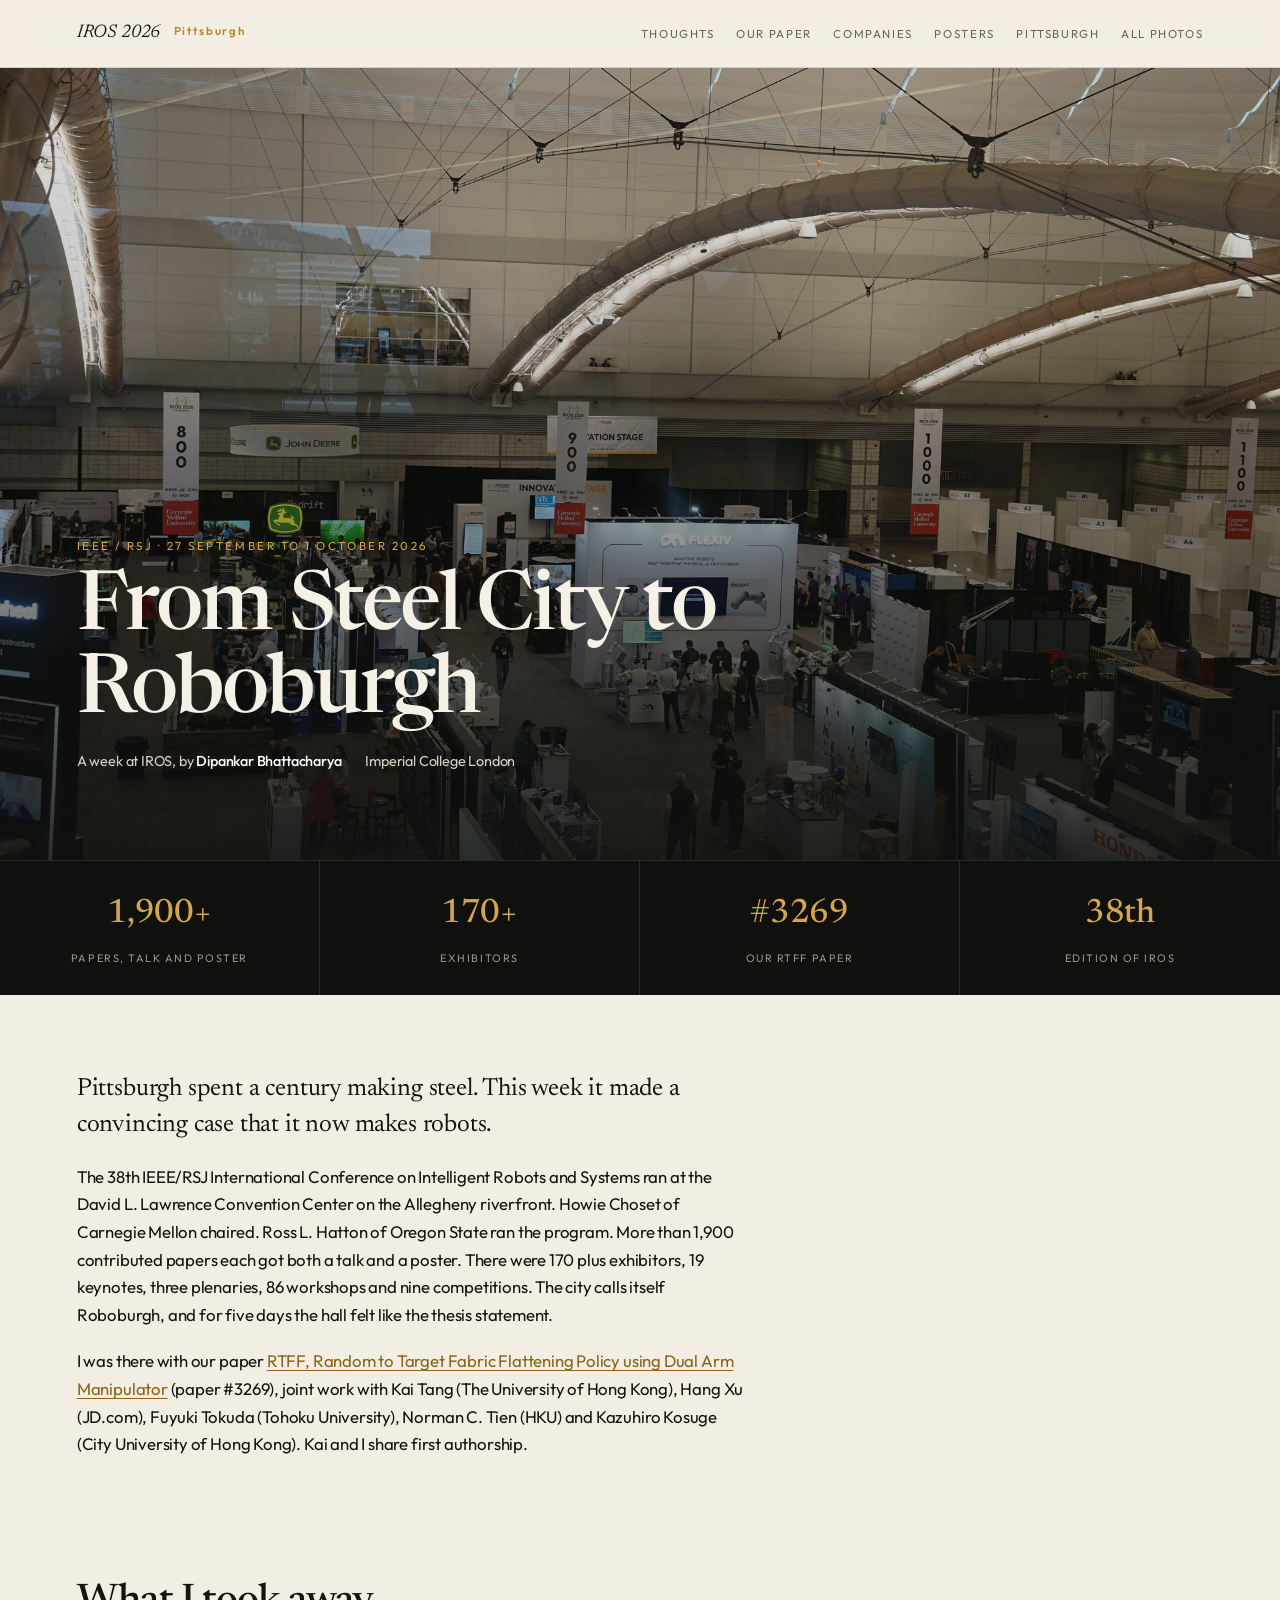
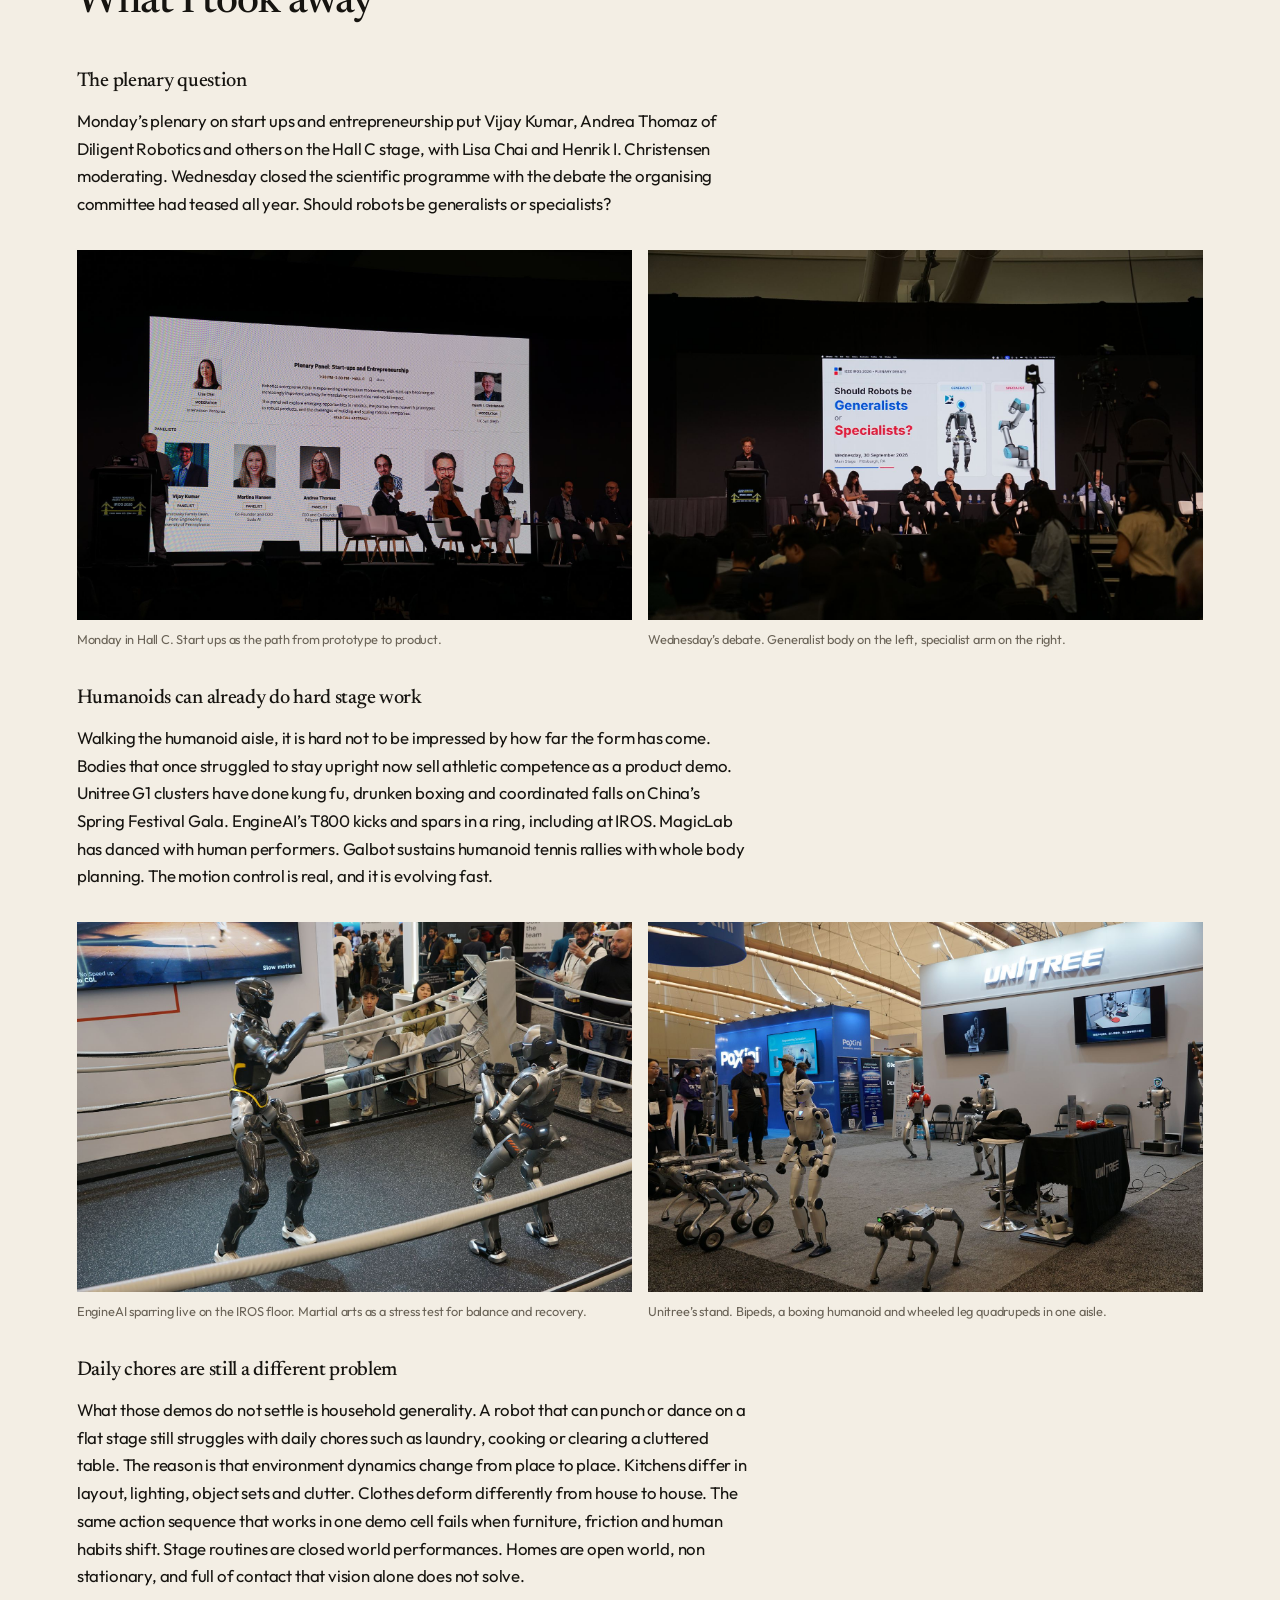
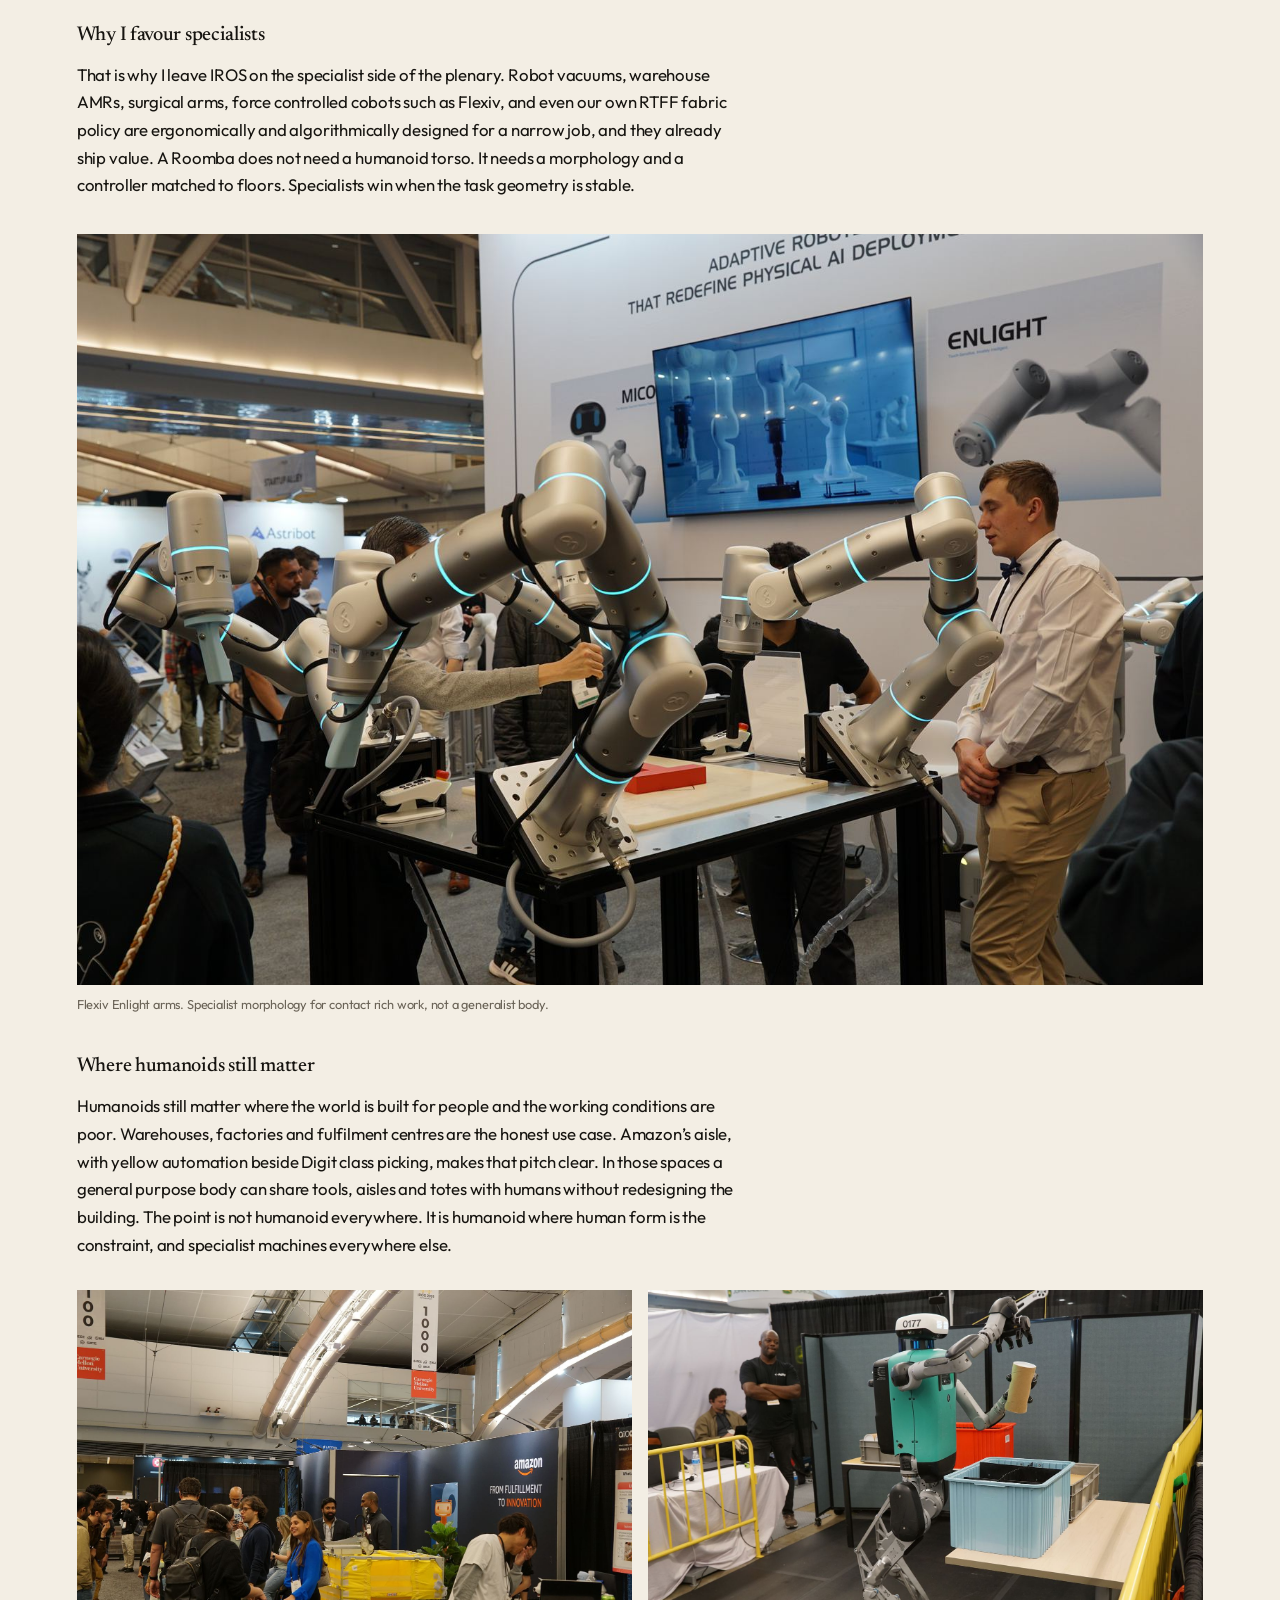
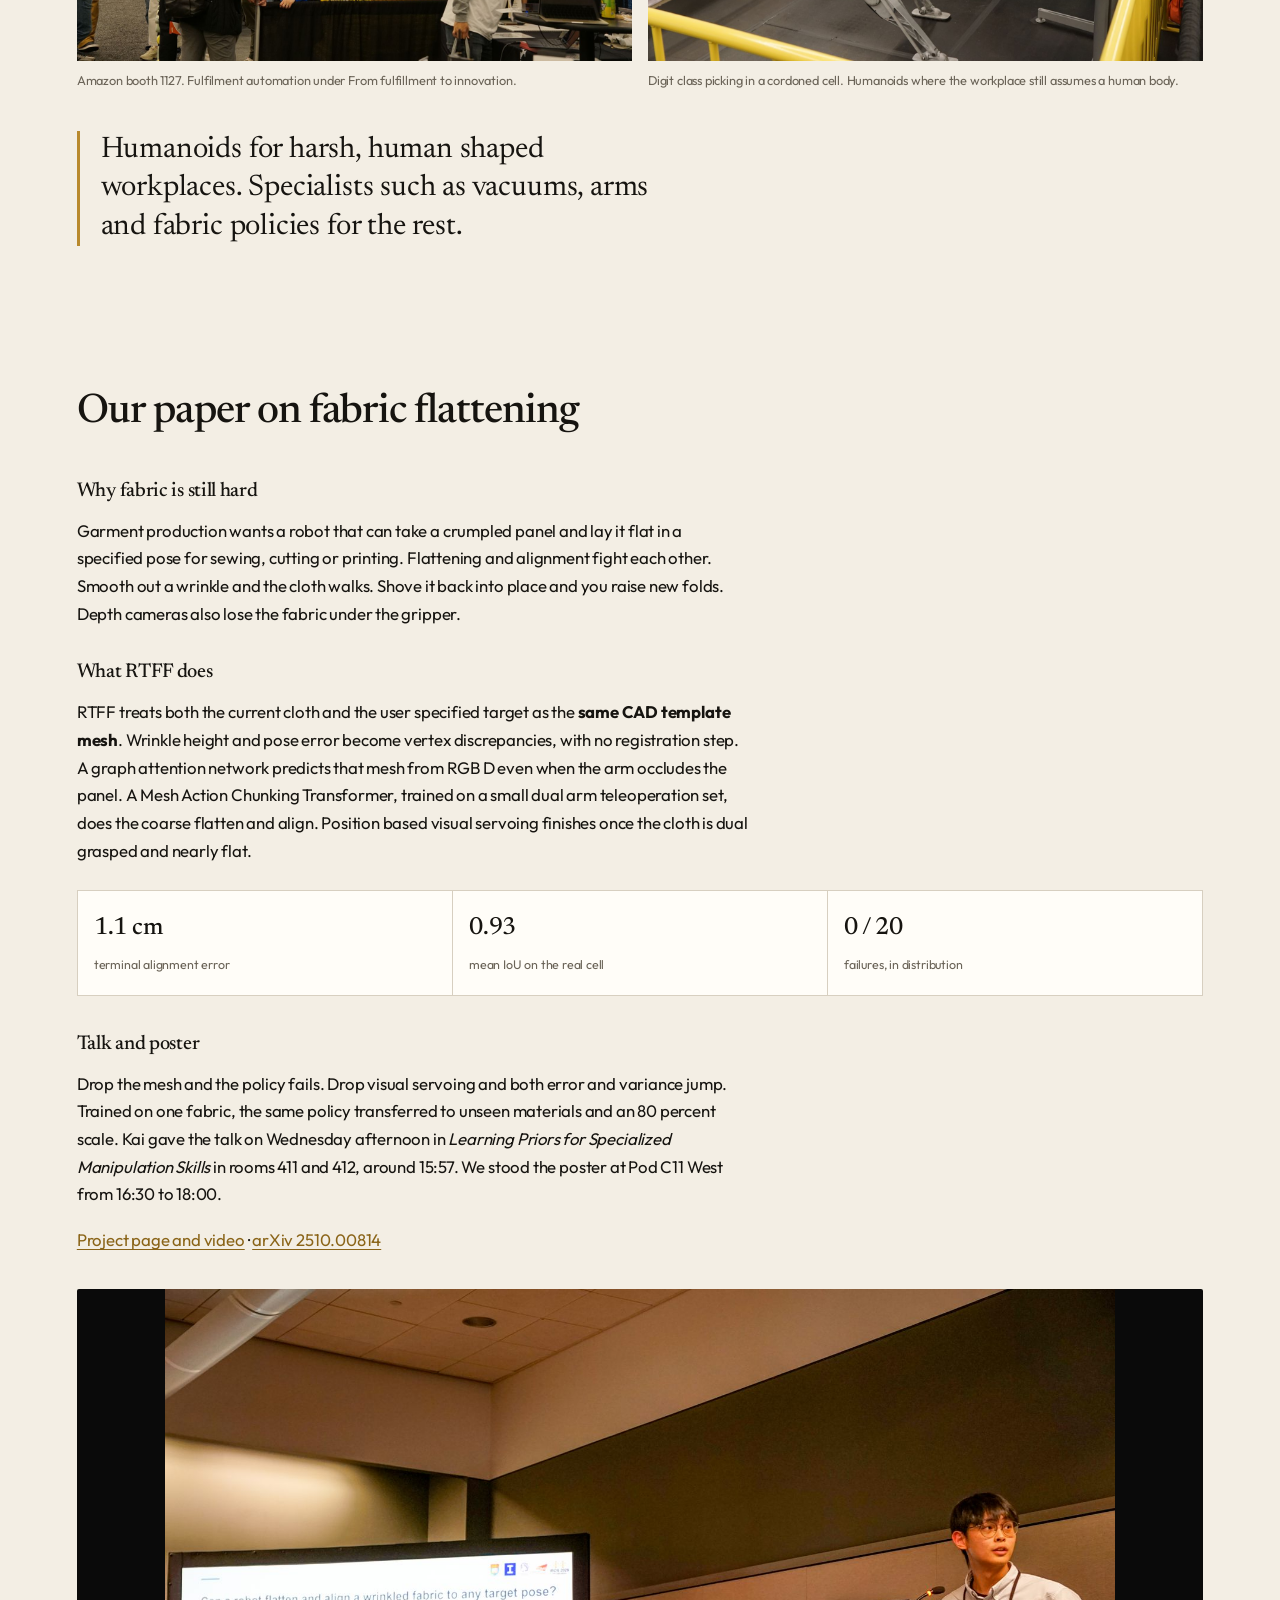
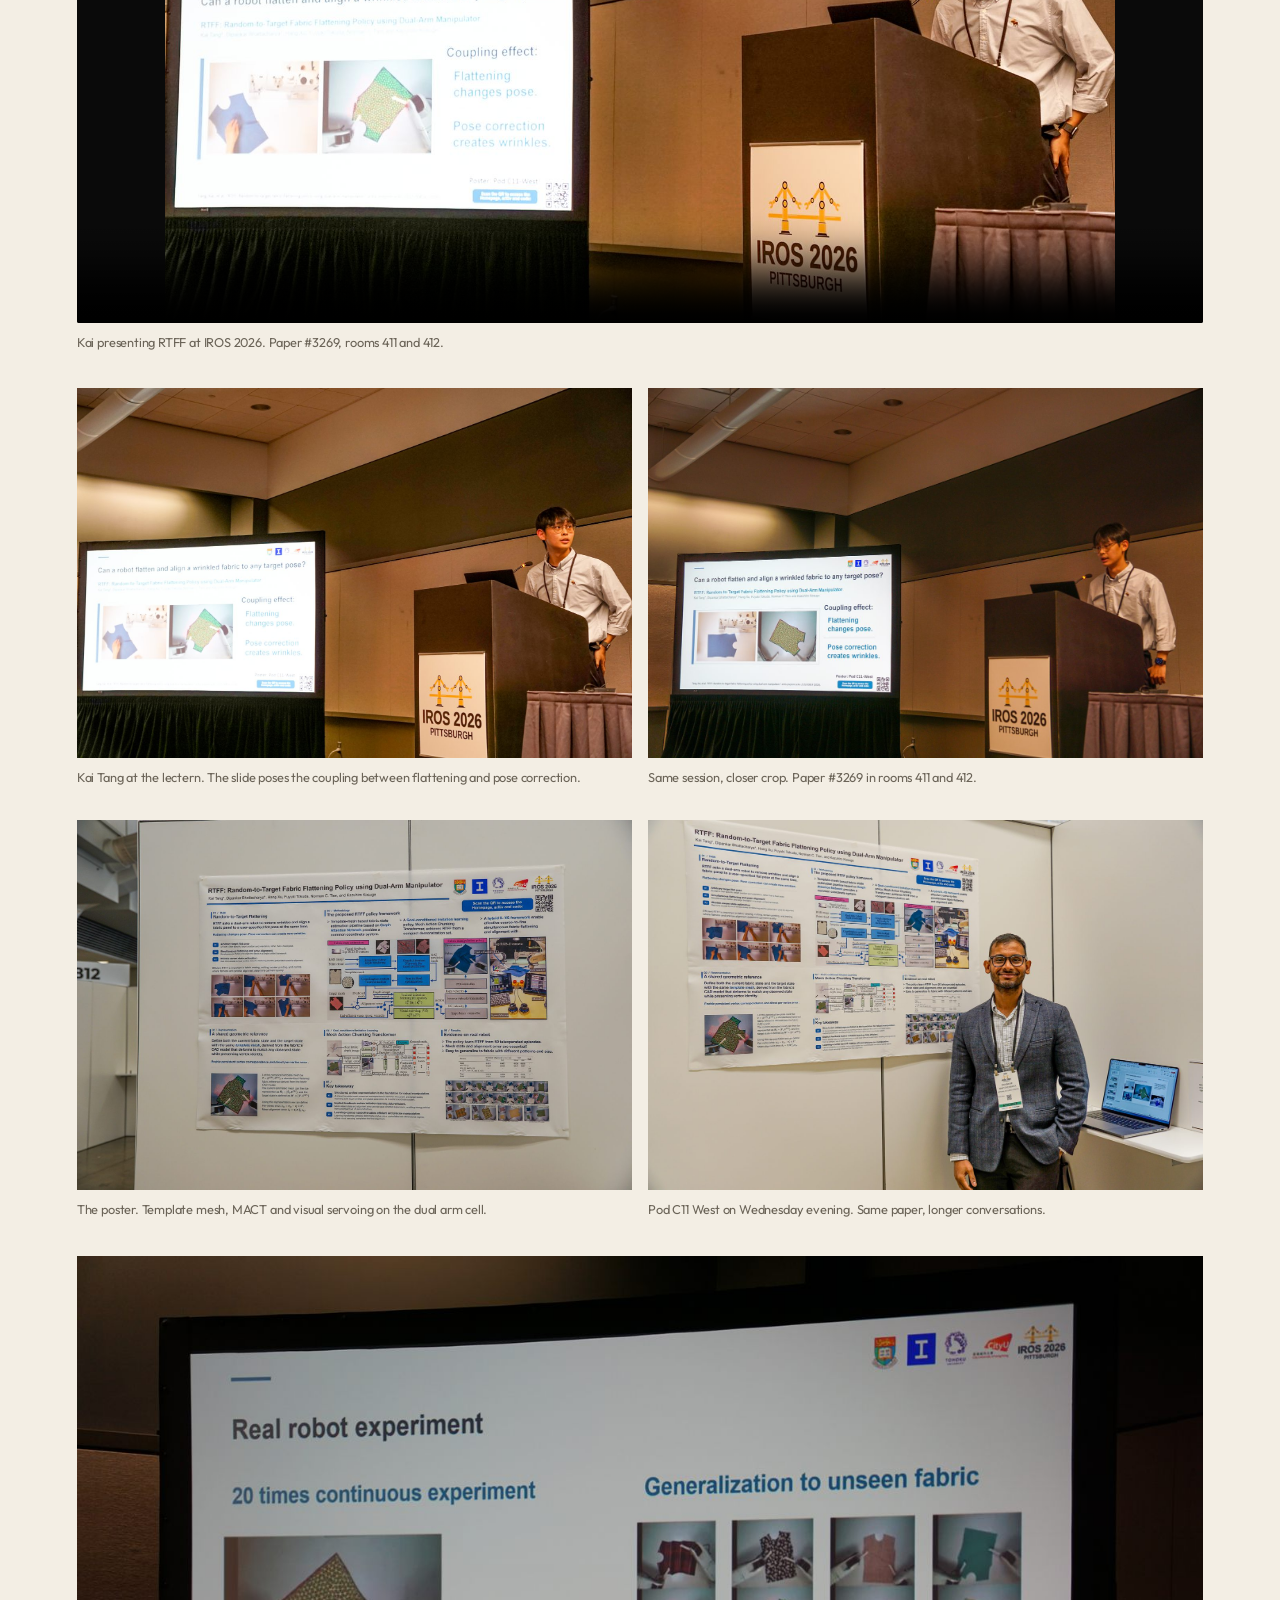
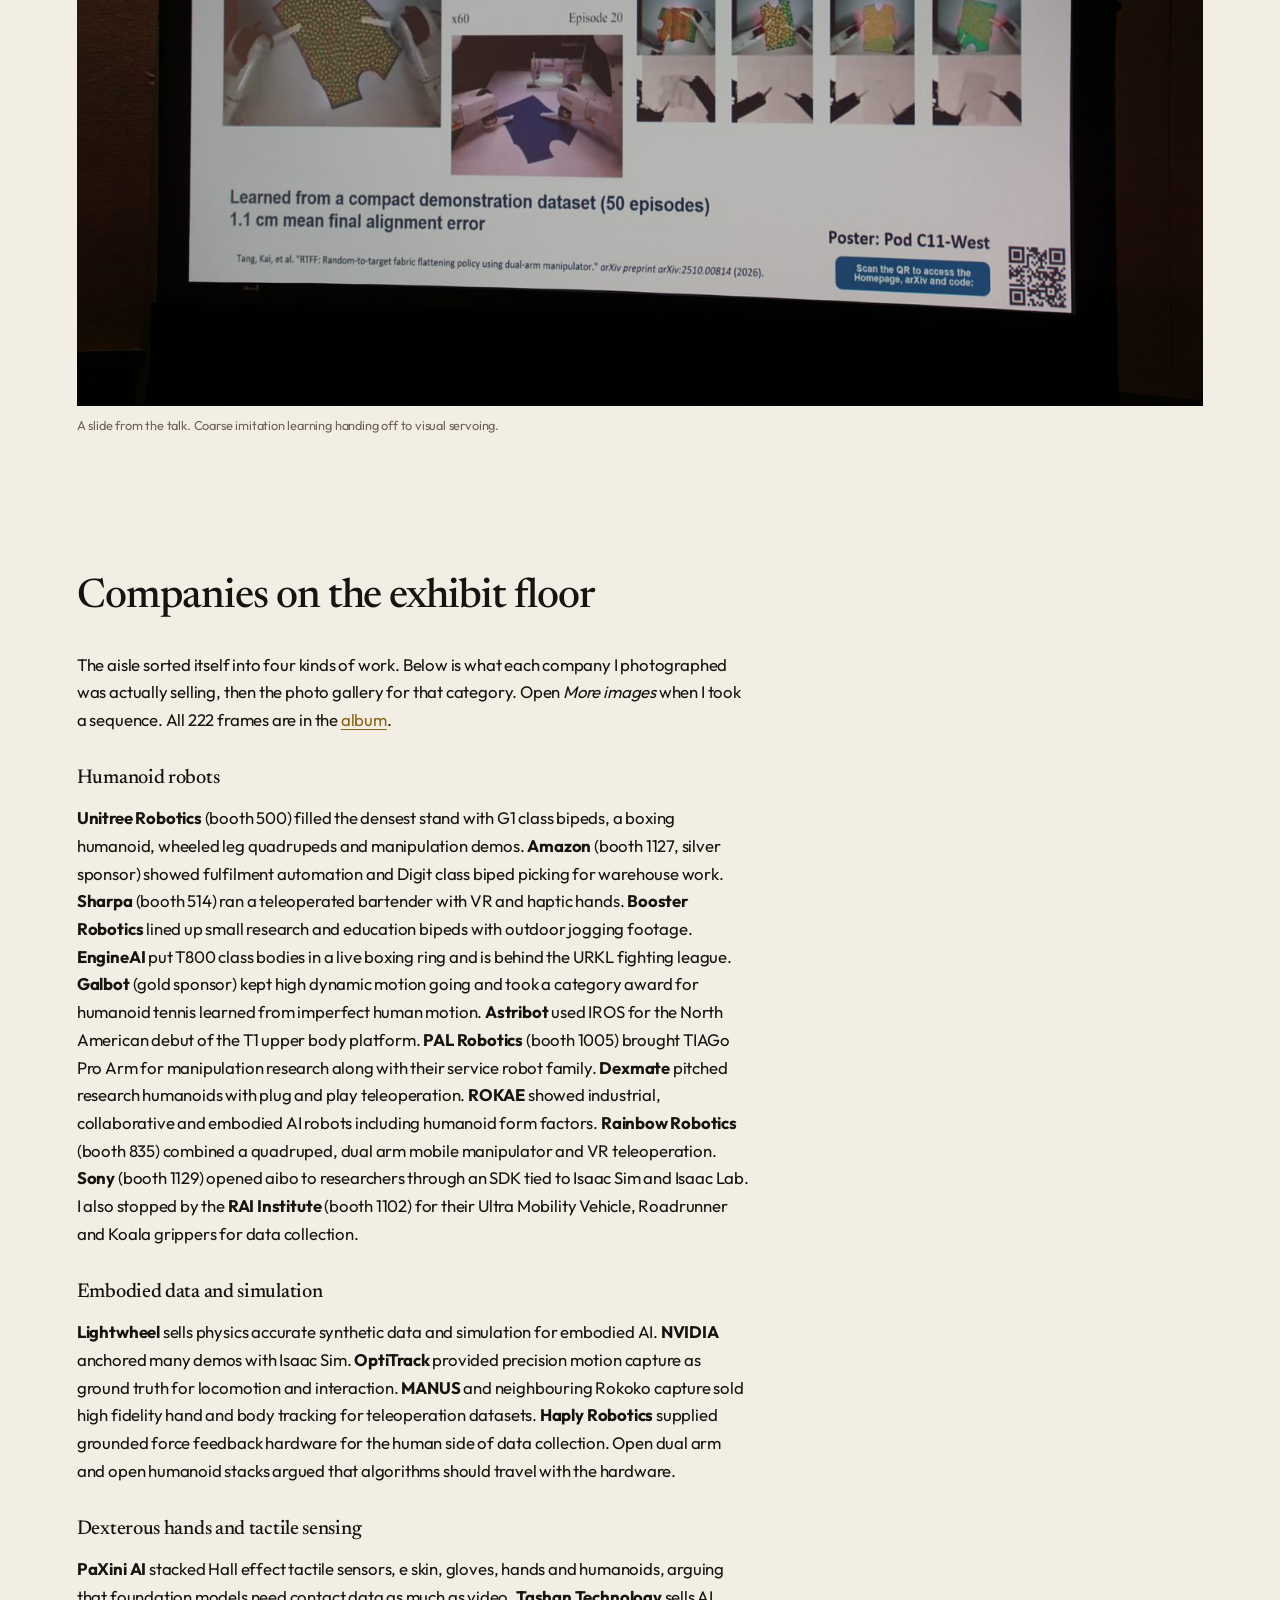
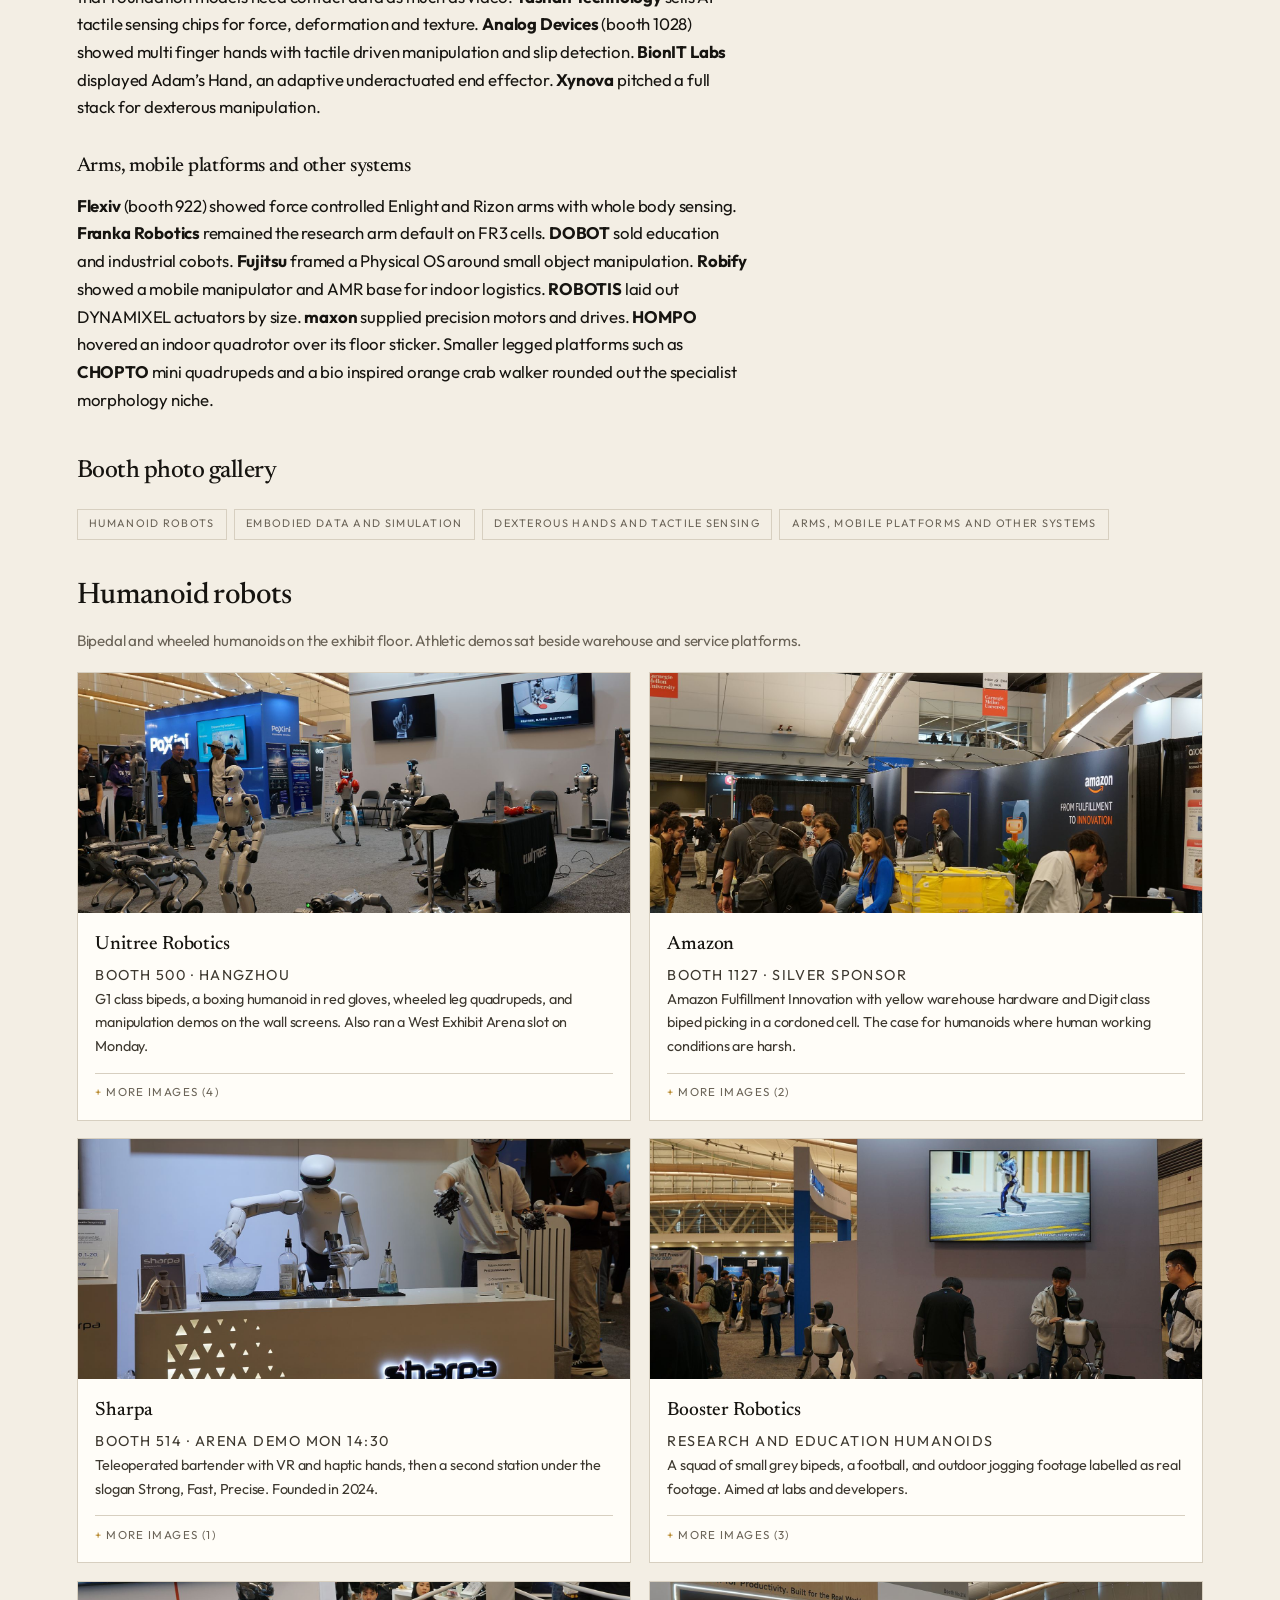
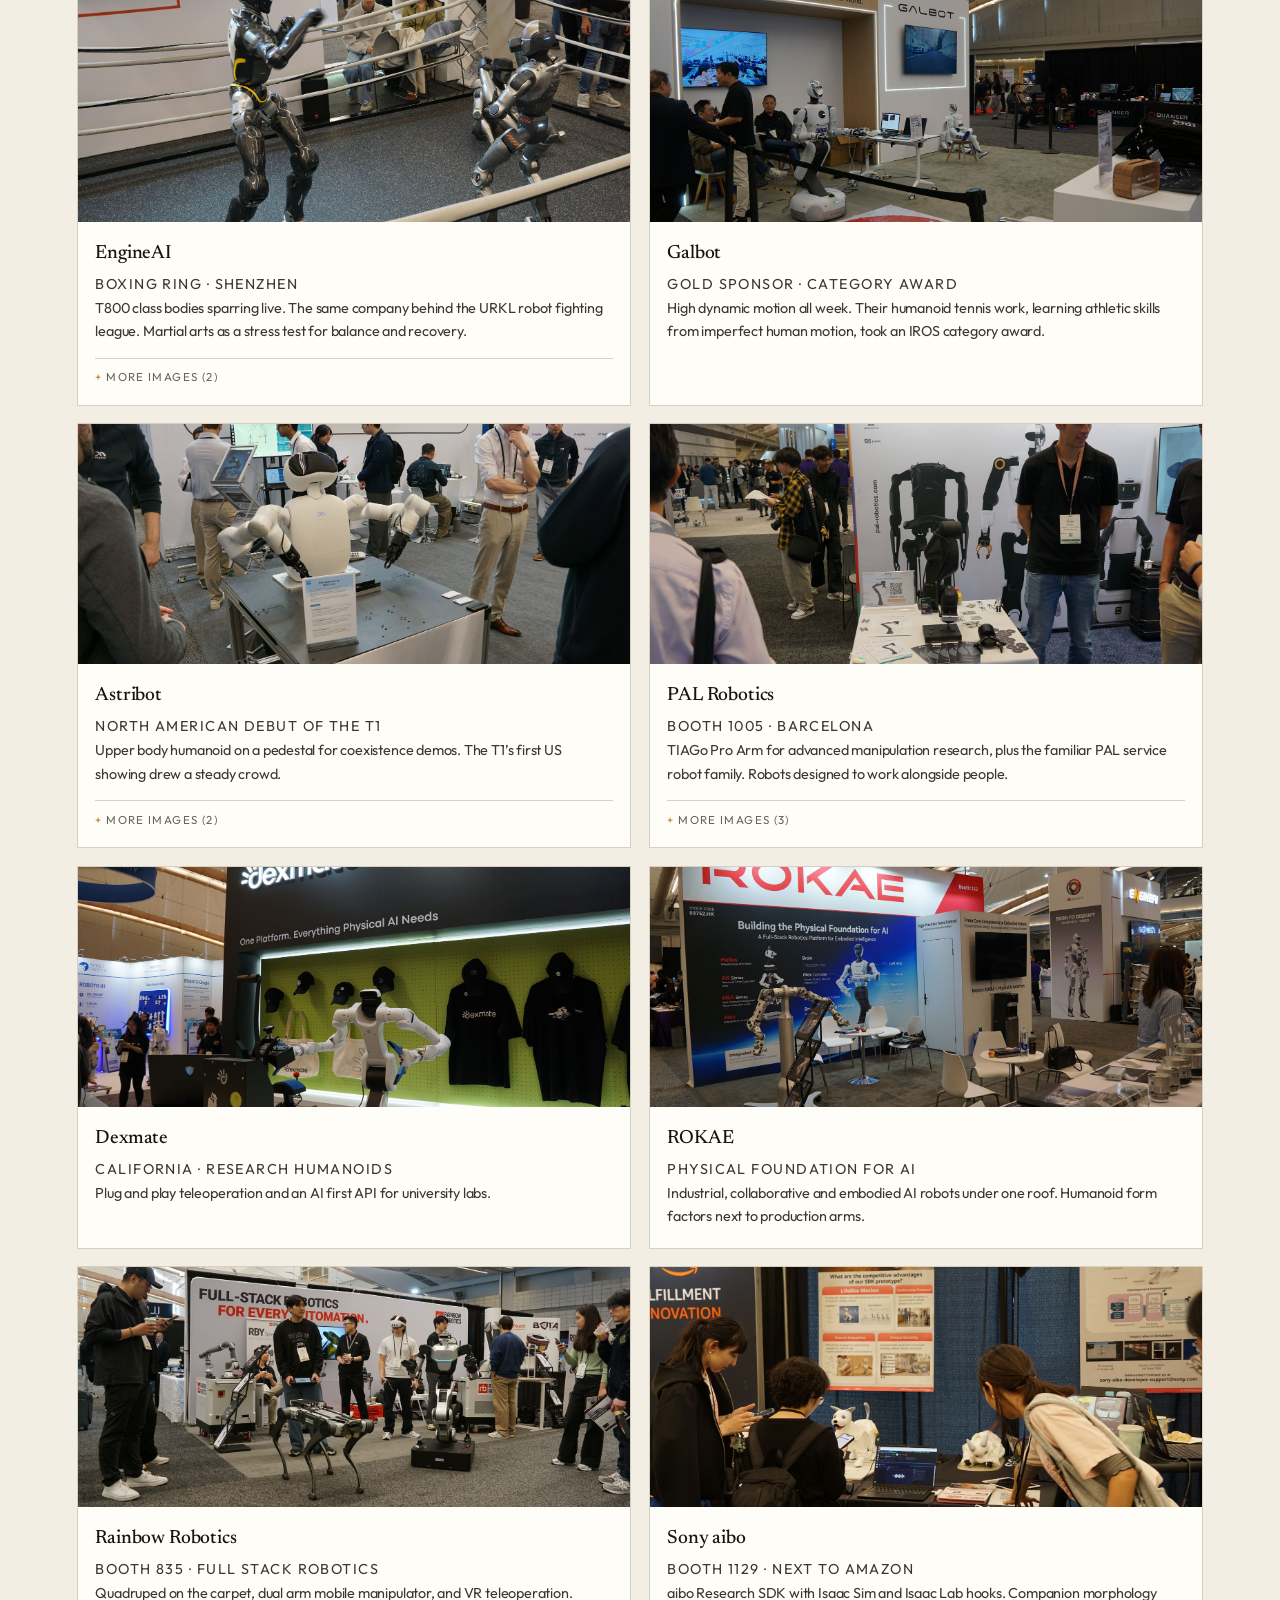
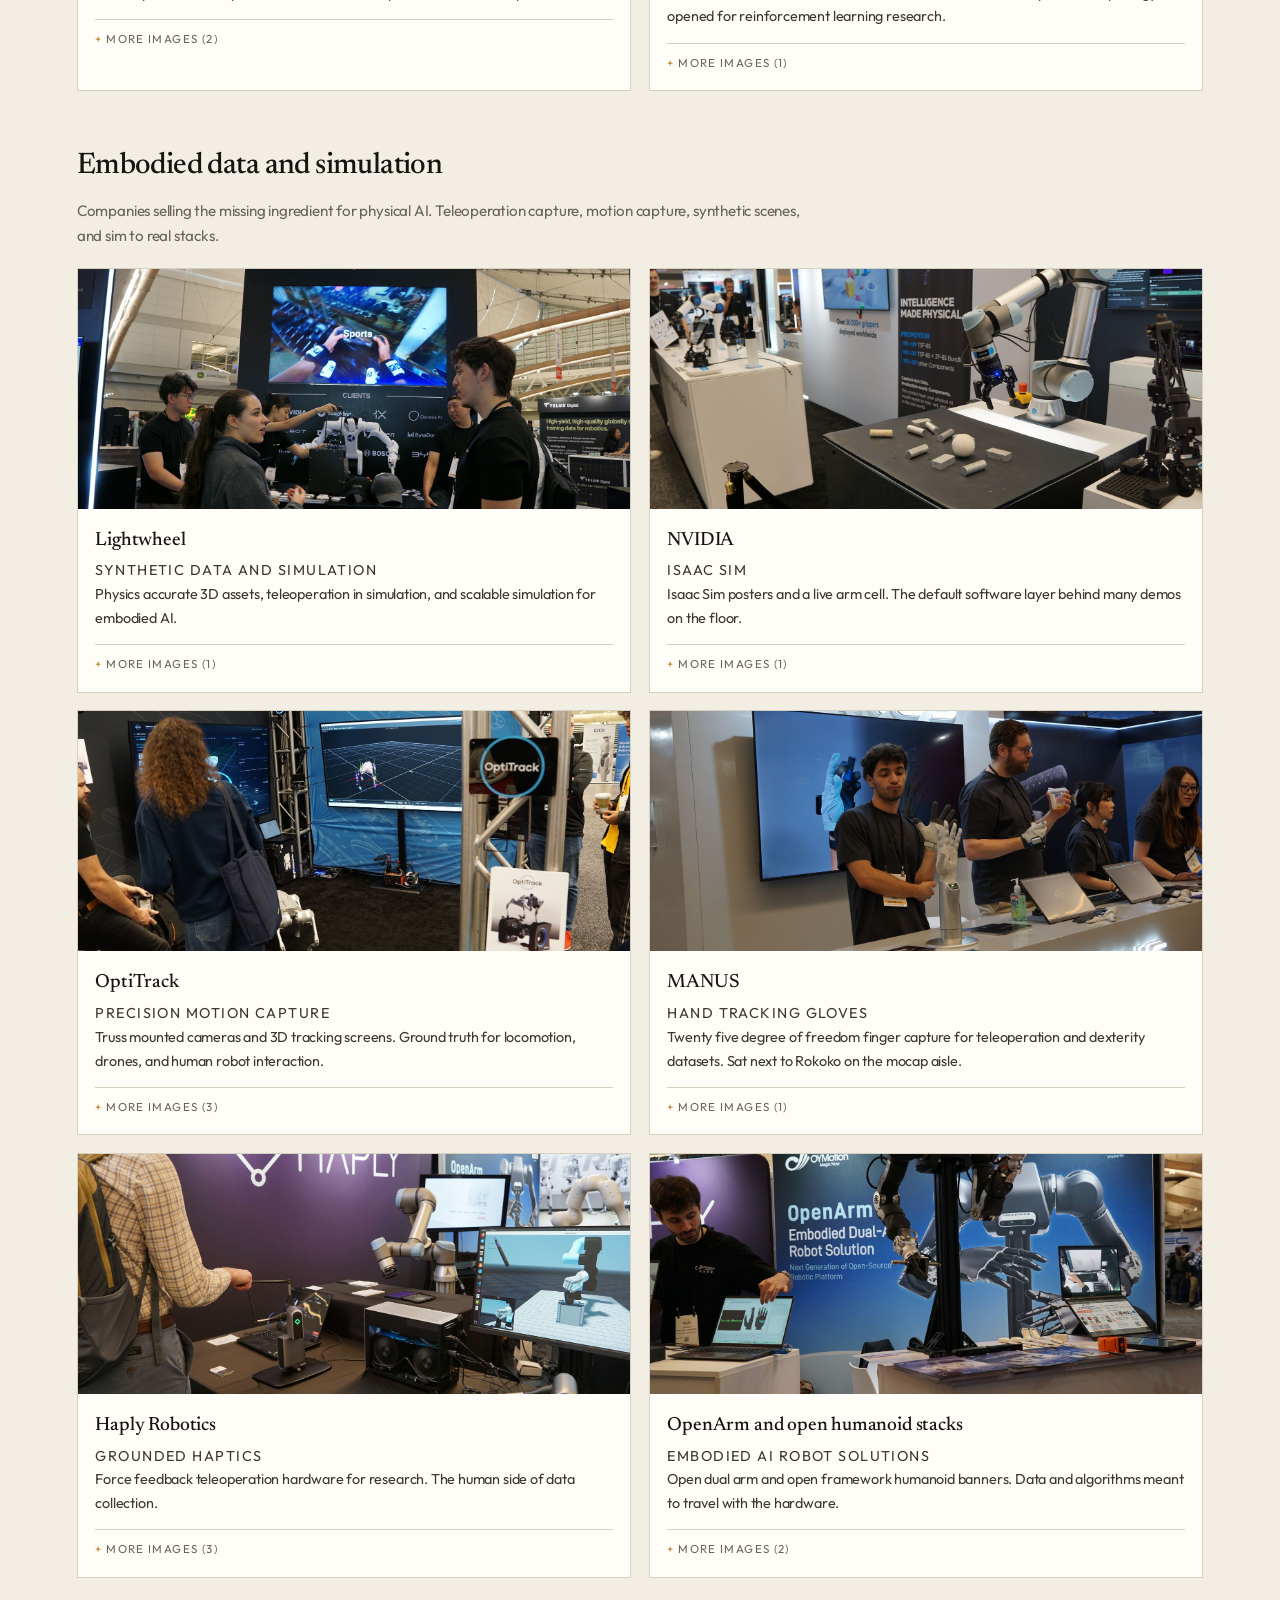
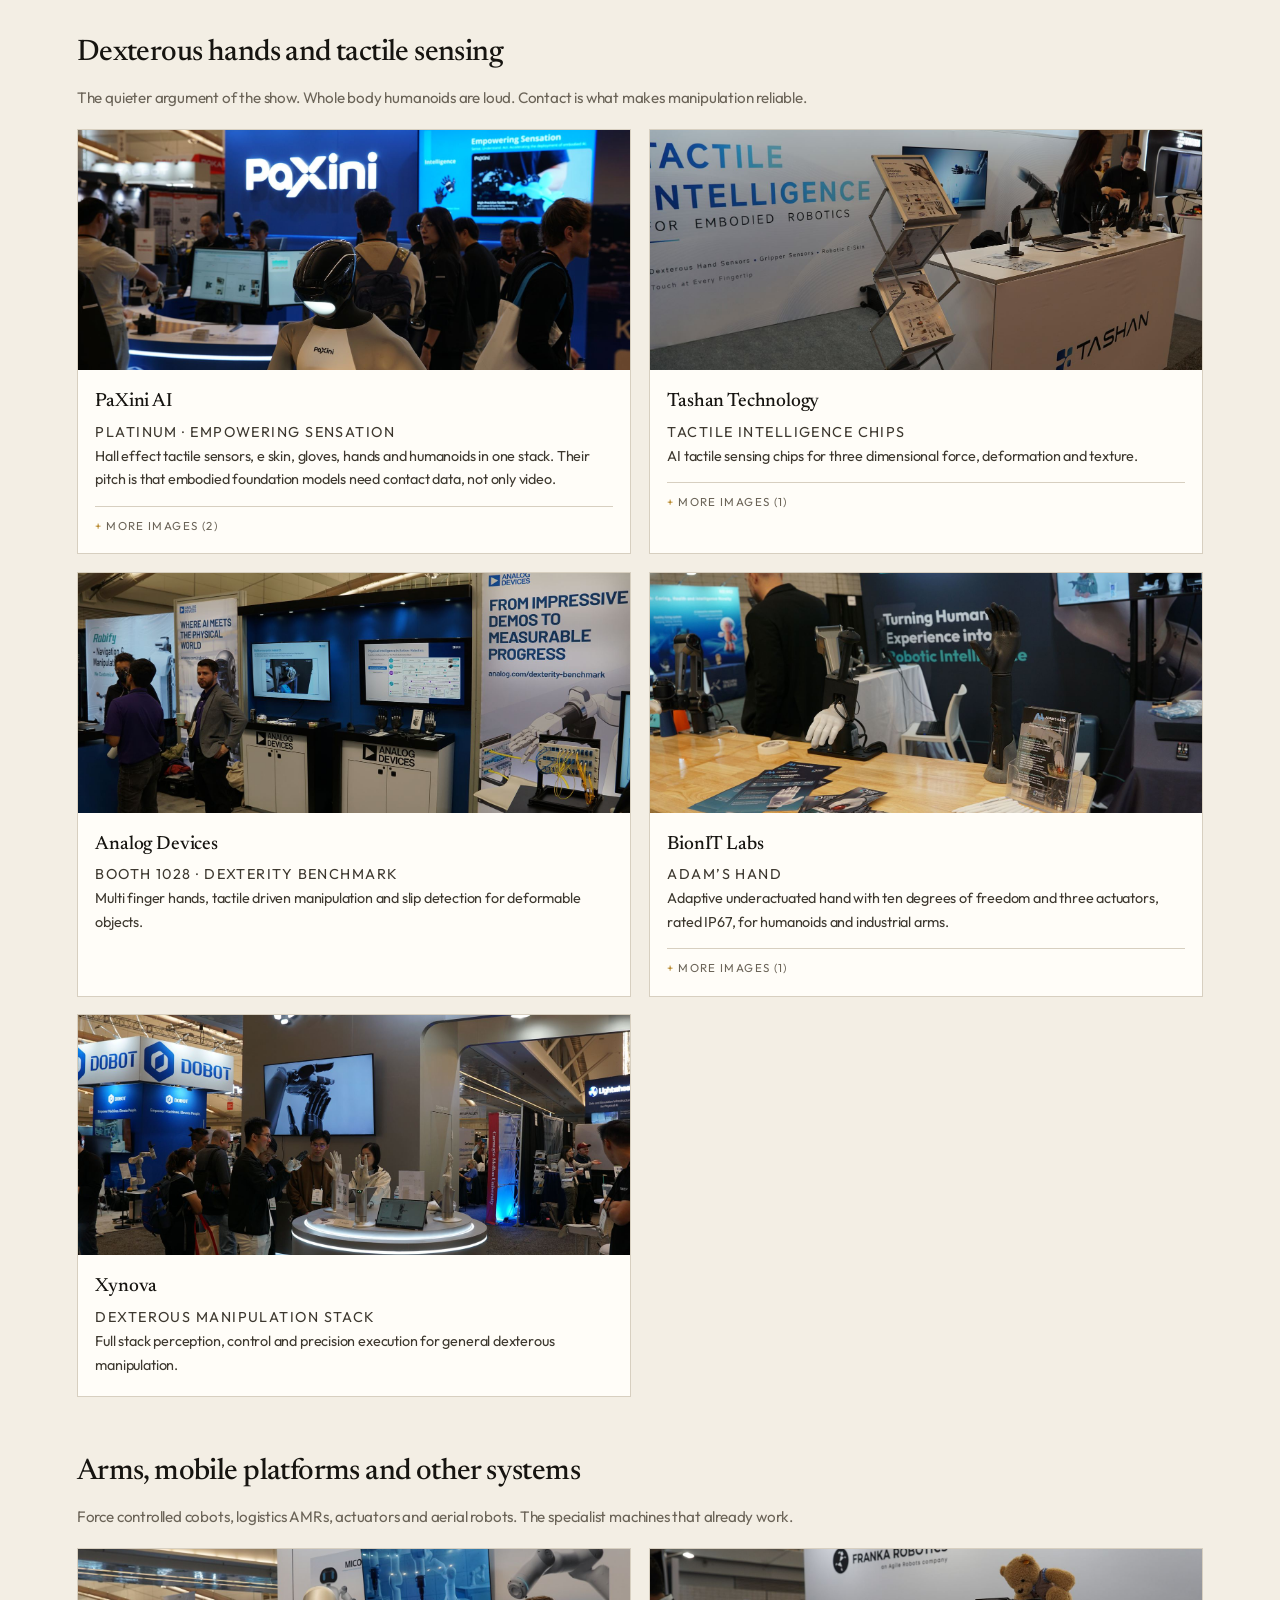
==== commit 69b857f6: "Add RTFF conference talk video to the paper section." ====
--- a/index.html
+++ b/index.html
@@ -145,6 +145,13 @@
         <p><a href="https://kaitang98.github.io/RTFF_Policy/">Project page and video</a> · <a href="https://arxiv.org/abs/2510.00814">arXiv 2510.00814</a></p>
       </div>
 
+      <figure class="talk-video">
+        <video controls playsinline preload="metadata" poster="images/talk-wide.jpg">
+          <source src="images/talk-rtff.mp4" type="video/mp4">
+        </video>
+        <figcaption>Kai presenting RTFF at IROS 2026. Paper #3269, rooms 411 and 412.</figcaption>
+      </figure>
+
       <div class="pair">
         <figure>
           <img src="images/talk-wide.jpg" alt="Kai Tang presenting RTFF at a lectern.">
--- a/styles.css
+++ b/styles.css
@@ -223,6 +223,13 @@
   margin-top: .55rem;
   max-width: 42rem;
 }
+.talk-video video {
+  display: block;
+  width: 100%;
+  aspect-ratio: 16 / 9;
+  background: #0a0a0a;
+  border-radius: 2px;
+}
 .full-bleed {
   width: 100vw;
   margin-left: calc(50% - 50vw);
